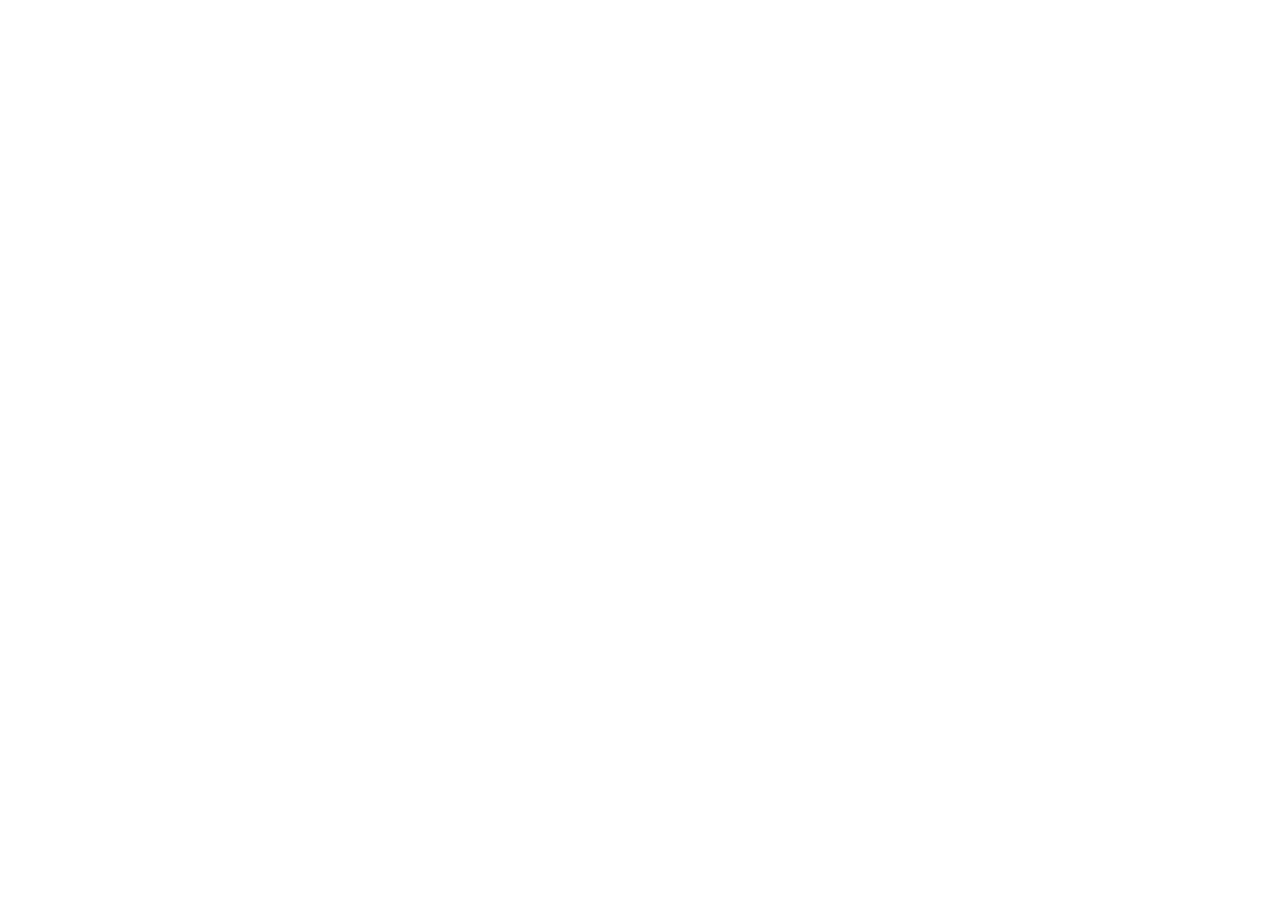
==== index.html @ 34d021d6 "feat: initial commit with standard .gitignore" ====
<!DOCTYPE html>
  <html lang="en">
    <head>
      <meta charset="UTF-8" />
      <meta name="viewport" content="width=device-width, initial-scale=1.0" />
      <title>Landing page for iOS app</title>
    </head>

    <body>
      <div id="root"></div>
      <script type="module" src="/src/main.tsx"></script>
    </body>
  </html>
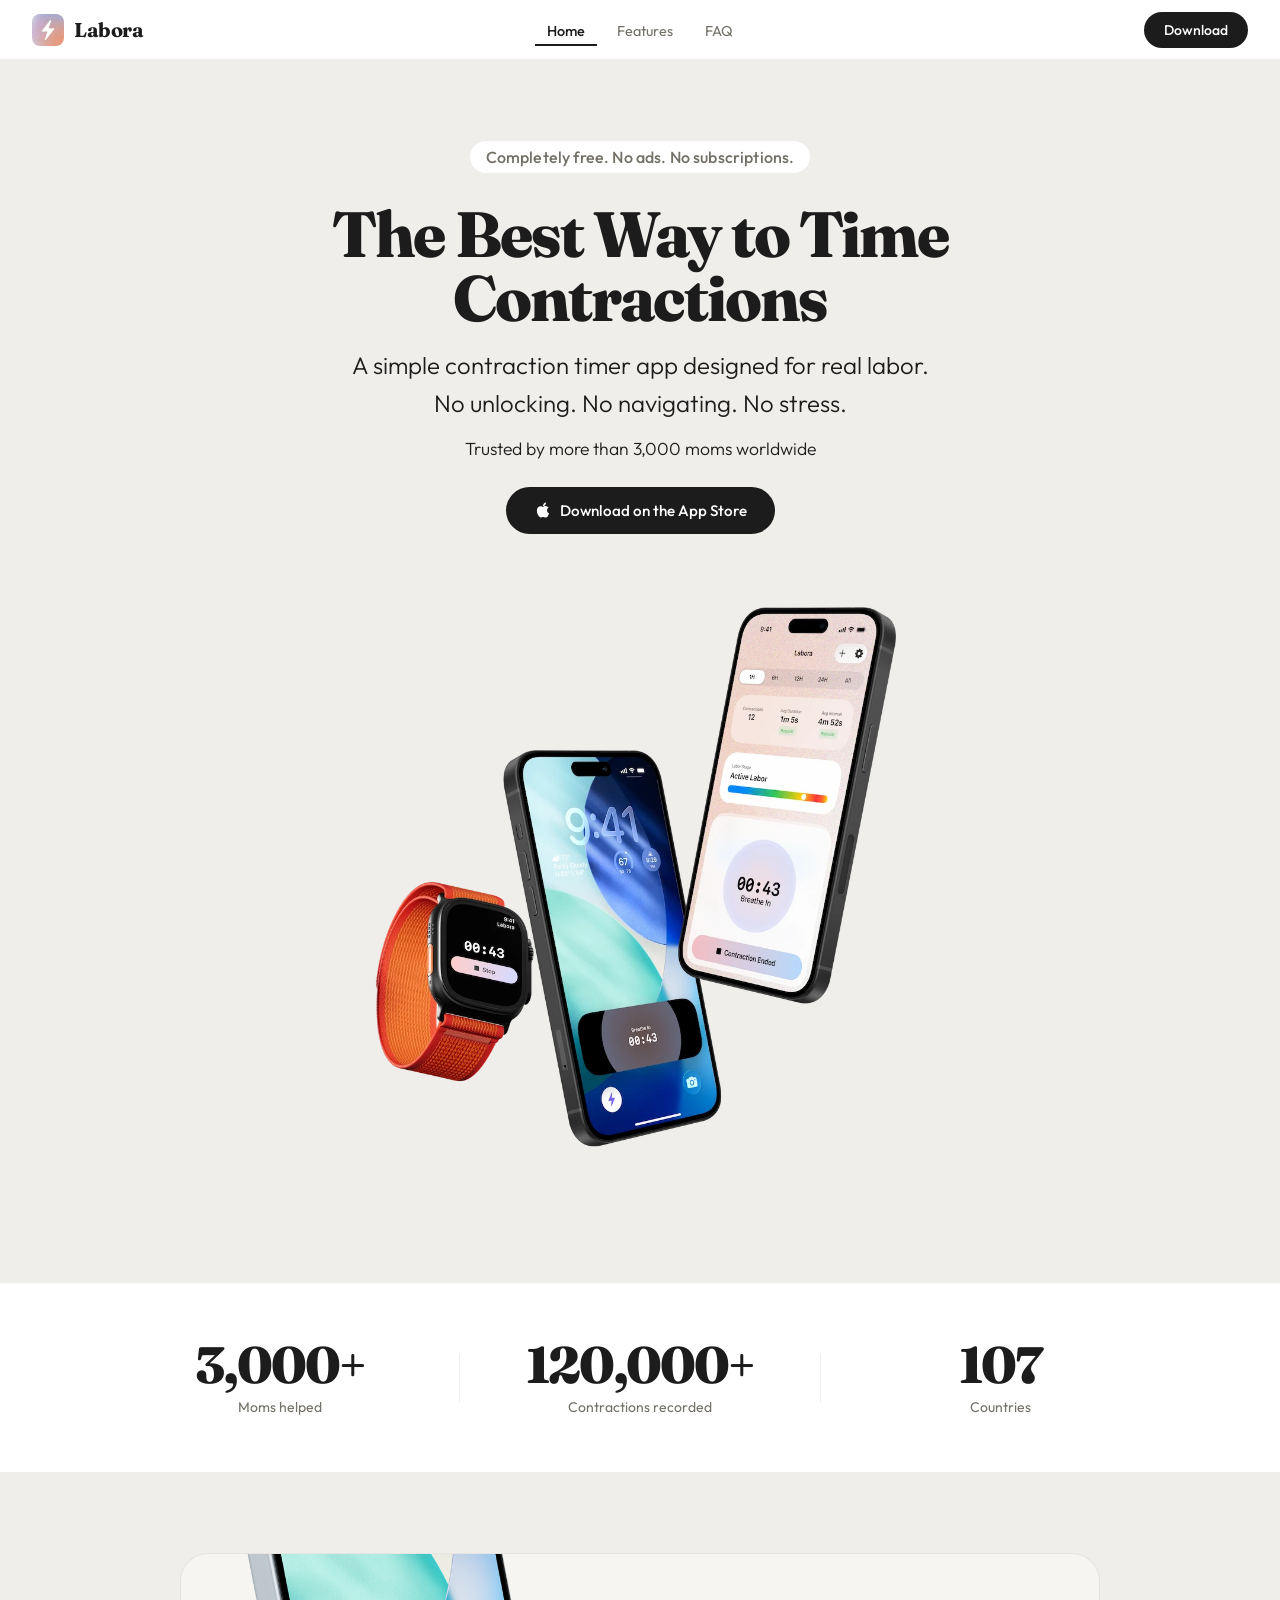
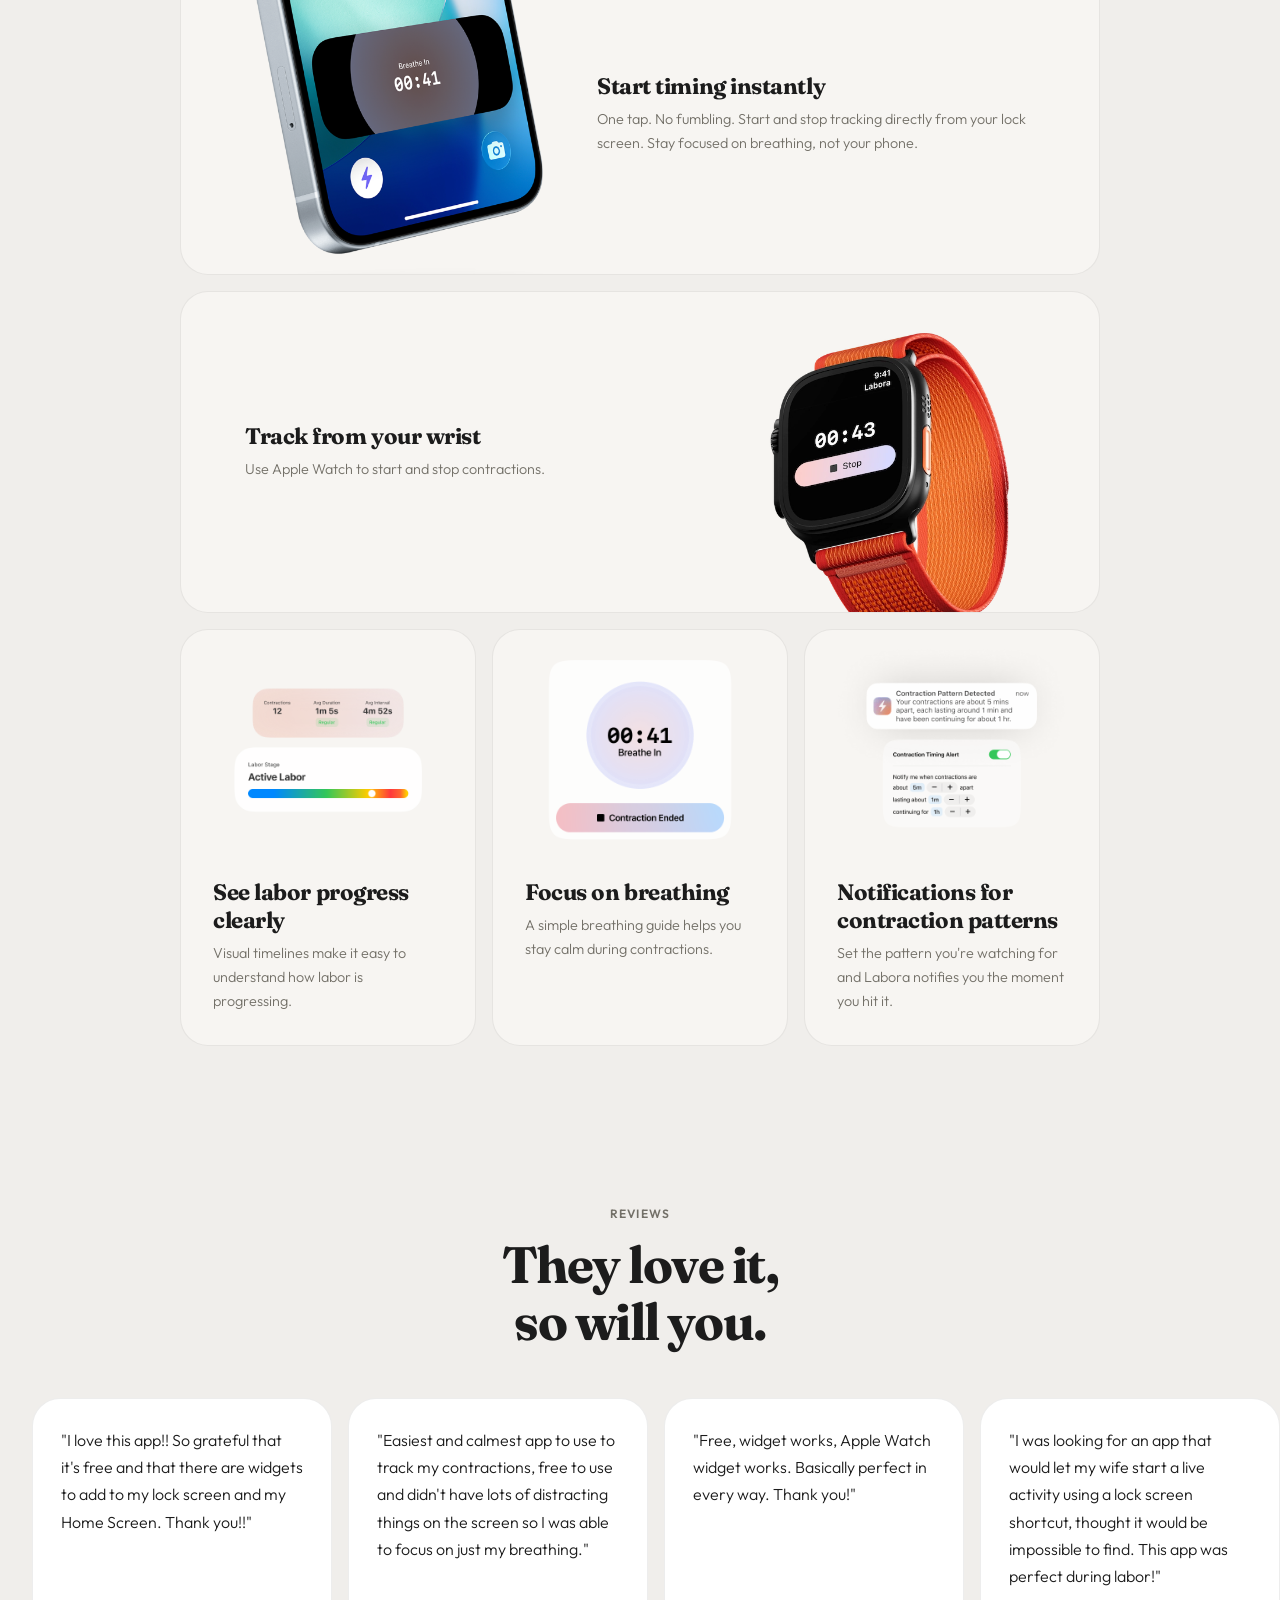
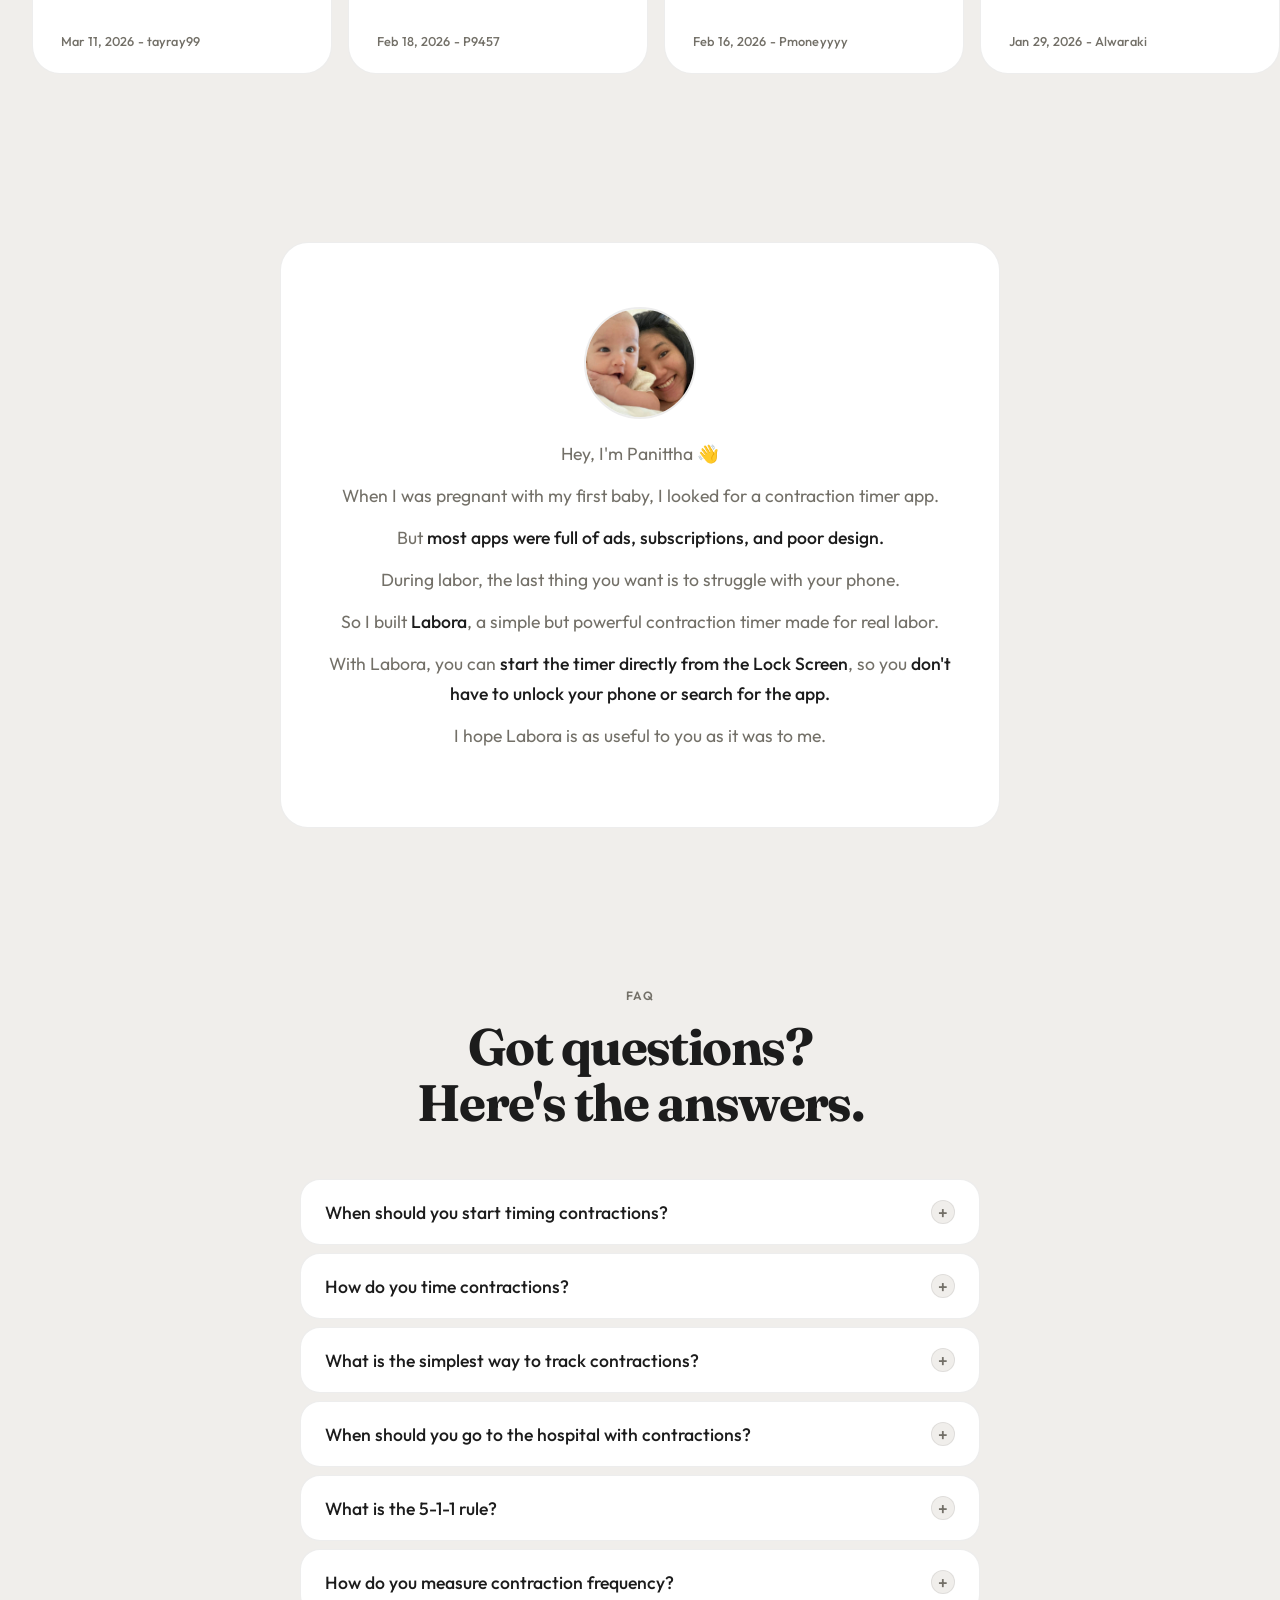
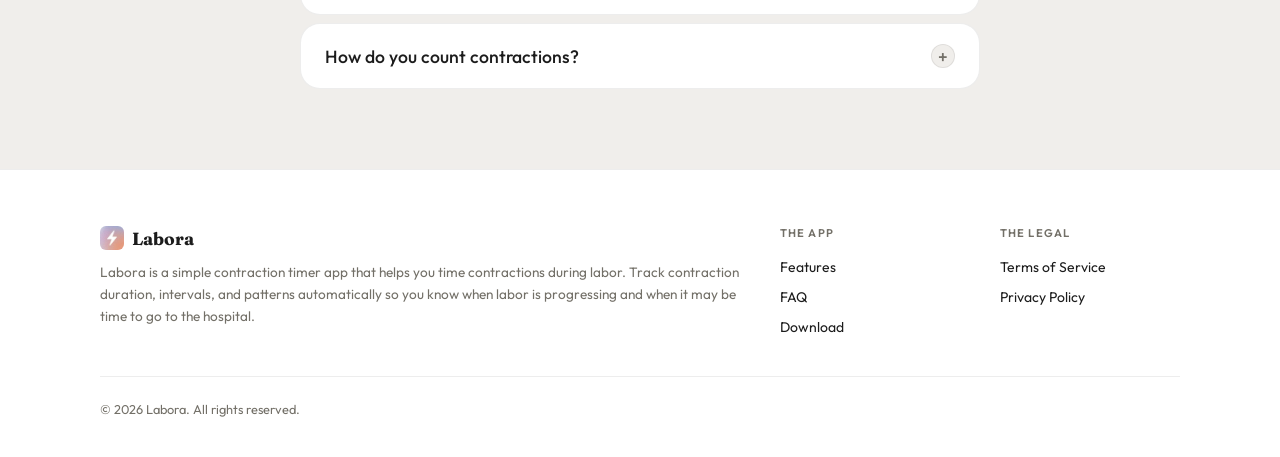
==== commit 622aac98: "static pages" ====
--- a/index.html
+++ b/index.html
@@ -1,15 +1,476 @@
-
-  <!DOCTYPE html>
-  <html lang="en">
-    <head>
-      <meta charset="UTF-8" />
-      <meta name="viewport" content="width=device-width, initial-scale=1.0" />
-      <title>Landing page for iOS app</title>
-    </head>
-
-    <body>
-      <div id="root"></div>
-      <script type="module" src="/src/main.tsx"></script>
-    </body>
-  </html>
-  +<!DOCTYPE html>
+<html lang="en">
+<head>
+  <meta charset="UTF-8" />
+  <meta name="viewport" content="width=device-width, initial-scale=1.0" />
+  <title>Labora — Contraction Timer</title>
+  <meta name="description" content="Track every contraction with confidence. Labora gives you real-time labor stage insights, a built-in breathing guide, and smart reminders — so you can focus on what matters most." />
+
+  <!-- Canonical -->
+  <link rel="canonical" href="https://getlabora.app/" />
+
+  <!-- Open Graph -->
+  <meta property="og:type" content="website" />
+  <meta property="og:site_name" content="Labora" />
+  <meta property="og:title" content="Labora — Contraction Timer App for Moms" />
+  <meta property="og:description" content="Track every contraction with confidence. Real-time labor stage insights, breathing guide, and smart 5-1-1 alerts. Free for iPhone." />
+  <meta property="og:url" content="https://getlabora.app/" />
+  <meta property="og:image" content="https://getlabora.app/assets/og-image.webp" />
+  <meta property="og:image:width" content="1200" />
+  <meta property="og:image:height" content="630" />
+  <meta property="og:locale" content="en_US" />
+
+  <!-- Twitter Card -->
+  <meta name="twitter:card" content="summary_large_image" />
+  <meta name="twitter:title" content="Labora — Contraction Timer App for Moms" />
+  <meta name="twitter:description" content="Track every contraction with confidence. Real-time labor stage insights, breathing guide, and smart 5-1-1 alerts. Free for iPhone." />
+  <meta name="twitter:image" content="https://getlabora.app/assets/og-image.webp" />
+
+  <!-- Theme -->
+  <meta name="theme-color" content="#F0EEEB" />
+
+  <link rel="icon" type="image/x-icon" href="assets/favicon/favicon.ico" />
+  <link rel="icon" type="image/webp" sizes="32x32" href="assets/favicon/favicon-32x32.webp" />
+  <link rel="icon" type="image/webp" sizes="16x16" href="assets/favicon/favicon-16x16.webp" />
+  <link rel="apple-touch-icon" href="assets/favicon/apple-touch-icon.webp" />
+  <link rel="icon" type="image/webp" sizes="192x192" href="assets/favicon/android-chrome-192x192.webp" />
+  <link rel="icon" type="image/webp" sizes="512x512" href="assets/favicon/android-chrome-512x512.webp" />
+  <link rel="preconnect" href="https://fonts.googleapis.com" />
+  <link rel="preconnect" href="https://fonts.gstatic.com" crossorigin />
+  <link rel="stylesheet" href="https://fonts.googleapis.com/css2?family=Fraunces:ital,opsz,wght@0,9..144,300..900;1,9..144,300..900&family=Outfit:wght@300;400;500;600&display=swap" />
+  <link rel="stylesheet" href="styles.css" />
+
+  <!-- Structured Data -->
+  <script type="application/ld+json">
+  {
+    "@context": "https://schema.org",
+    "@type": "SoftwareApplication",
+    "name": "Labora — Contraction Timer",
+    "description": "Track every contraction with confidence. Labora gives you real-time labor stage insights, a built-in breathing guide, and smart reminders so you can focus on what matters most.",
+    "applicationCategory": "HealthApplication",
+    "operatingSystem": "iOS",
+    "url": "https://getlabora.app/",
+    "offers": {
+      "@type": "Offer",
+      "price": "0",
+      "priceCurrency": "USD"
+    },
+    "publisher": {
+      "@type": "Organization",
+      "name": "Labora",
+      "url": "https://getlabora.app/",
+      "email": "support@laboraapp.com"
+    }
+  }
+  </script>
+  <script type="application/ld+json">
+  {
+    "@context": "https://schema.org",
+    "@type": "FAQPage",
+    "mainEntity": [
+      {
+        "@type": "Question",
+        "name": "When should you start timing contractions?",
+        "acceptedAnswer": {
+          "@type": "Answer",
+          "text": "You should start timing contractions when they become regular, noticeable, and uncomfortable. Tracking the timing helps you understand whether labor may be progressing. A contraction timer app like Labora automatically records contraction duration, the time between contractions, and the overall contraction pattern."
+        }
+      },
+      {
+        "@type": "Question",
+        "name": "How do you time contractions?",
+        "acceptedAnswer": {
+          "@type": "Answer",
+          "text": "To time contractions, record when the contraction starts, when the contraction ends, and the time between contractions. A contraction timer app like Labora makes this simple. Just start the timer when a contraction begins and stop it when it ends. The app automatically records the duration and interval between contractions and helps you see patterns as labor progresses."
+        }
+      },
+      {
+        "@type": "Question",
+        "name": "What is the simplest way to track contractions?",
+        "acceptedAnswer": {
+          "@type": "Answer",
+          "text": "The simplest way to track contractions is with a contraction timer app like Labora. You only need to tap start when a contraction begins and tap stop when it ends. Labora then automatically calculates the contraction duration, the time between contractions, and the overall pattern. You can even start the timer directly from your Lock Screen or Apple Watch."
+        }
+      },
+      {
+        "@type": "Question",
+        "name": "When should you go to the hospital with contractions?",
+        "acceptedAnswer": {
+          "@type": "Answer",
+          "text": "Many providers suggest the 5-1-1 rule as a guideline for when to contact your doctor or go to the hospital. This means contractions are about 5 minutes apart, last around 1 minute each, and continue for at least 1 hour. Always follow the guidance of your doctor or midwife, especially if contractions become intense or you notice unusual symptoms."
+        }
+      },
+      {
+        "@type": "Question",
+        "name": "What is the 5-1-1 rule?",
+        "acceptedAnswer": {
+          "@type": "Answer",
+          "text": "The 5-1-1 rule is a common guideline used to identify active labor. It means contractions are about 5 minutes apart, last around 1 minute each, and continue for at least 1 hour. Tracking contractions with a timer like Labora helps you easily see when this pattern is reached."
+        }
+      },
+      {
+        "@type": "Question",
+        "name": "How do you measure contraction frequency?",
+        "acceptedAnswer": {
+          "@type": "Answer",
+          "text": "Contraction frequency refers to how often contractions occur. It is measured by calculating the time between the start of one contraction and the start of the next. As labor progresses, contractions usually become closer together. A contraction timer like Labora tracks this automatically and shows the interval between contractions for you."
+        }
+      },
+      {
+        "@type": "Question",
+        "name": "How do you count contractions?",
+        "acceptedAnswer": {
+          "@type": "Answer",
+          "text": "Each contraction is counted from the moment it begins until it ends. Recording each contraction helps you see how long they last and how close together they are. Watching these patterns can help you understand how labor may be progressing. A contraction timer app like Labora makes this easier by automatically recording each contraction and organizing the timing for you."
+        }
+      }
+    ]
+  }
+  </script>
+</head>
+<body>
+
+  <!-- ---- Nav ---- -->
+  <nav class="nav">
+    <a href="index.html" class="nav-logo">
+      <img src="assets/logo.webp" alt="Labora logo" class="nav-logo-image" width="32" height="32" />
+      Labora
+    </a>
+    <ul class="nav-links">
+      <li><a href="index.html" class="active">Home</a></li>
+      <li><a href="#features">Features</a></li>
+      <li><a href="#faq">FAQ</a></li>
+    </ul>
+    <a href="https://apps.apple.com/app/id6749383000?ct=LP" class="nav-cta">Download</a>
+  </nav>
+
+  <main>
+
+  <!-- ---- Hero ---- -->
+  <section class="hero">
+    <div class="hero-badge">
+      <span class="badge">Completely free. No ads. No subscriptions.</span>
+    </div>
+    <h1 class="hero-headline">
+      The Best Way to Time Contractions
+    </h1>
+    <p class="hero-sub">
+      A simple contraction timer app designed for real labor.</br>
+      No unlocking. No navigating. No stress.
+    </p>
+    <p class="cta-desc">
+      Trusted by more than 3,000 moms worldwide
+    </p>
+    <a href="https://apps.apple.com/app/id6749383000?ct=LP" class="btn-dark" id="download">
+      <svg width="18" height="18" viewBox="0 0 24 24" fill="currentColor" aria-hidden="true">
+        <path d="M18.71 19.5c-.83 1.24-1.71 2.45-3.05 2.47-1.34.03-1.77-.79-3.29-.79-1.53 0-2 .77-3.27.82-1.31.05-2.3-1.32-3.14-2.53C4.25 17 2.94 12.45 4.7 9.39c.87-1.52 2.43-2.48 4.12-2.51 1.28-.02 2.5.87 3.29.87.78 0 2.26-1.07 3.8-.91.65.03 2.47.26 3.64 1.98-.09.06-2.17 1.28-2.15 3.81.03 3.02 2.65 4.03 2.68 4.04-.03.07-.42 1.44-1.38 2.83M13 3.5c.73-.83 1.94-1.46 2.94-1.5.13 1.17-.34 2.35-1.04 3.19-.69.85-1.83 1.51-2.95 1.42-.15-1.15.41-2.35 1.05-3.11z"/>
+      </svg>
+      Download on the App Store
+    </a>
+    <img src="assets/Labora_hero.webp" alt="Labora app preview" class="hero-image" loading="eager" decoding="async" />
+  </section>
+
+  <!-- ---- Stats ---- -->
+  <section class="stats-section" aria-label="Labora by the numbers">
+    <div class="stats-inner">
+      <div class="stat-item">
+        <p class="stat-value">3,000+</p>
+        <p class="stat-label">Moms helped</p>
+      </div>
+      <div class="stat-divider" aria-hidden="true"></div>
+      <div class="stat-item">
+        <p class="stat-value">120,000+</p>
+        <p class="stat-label">Contractions recorded</p>
+      </div>
+      <div class="stat-divider" aria-hidden="true"></div>
+      <div class="stat-item">
+        <p class="stat-value">107</p>
+        <p class="stat-label">Countries</p>
+      </div>
+    </div>
+  </section>
+
+  <!-- ---- Feature Cards ---- -->
+  <section id="features" class="cards-grid">
+
+    <div class="card card-wide">
+      <div class="card-icon" aria-hidden="true">
+        <img src="assets/features/lockscreen.png" alt="" class="card-icon-image" width="280" height="280" loading="lazy" />
+      </div>
+      <div class="card-copy">
+        <h3 class="card-title">Start timing instantly</h3>
+        <p class="card-desc">
+          One tap. No fumbling. Start and stop tracking directly from your lock screen. Stay focused on breathing, not your phone.
+        </p>
+      </div>
+    </div>
+
+    <div class="card card-wide card-wide-image-right">
+      <div class="card-icon" aria-hidden="true">
+        <img src="assets/features/labora-watch-app.webp" alt="" class="card-icon-image" width="280" height="280" loading="lazy" />
+      </div>
+      <div class="card-copy">
+        <h3 class="card-title">Track from your wrist</h3>
+        <p class="card-desc">
+          Use Apple Watch to start and stop contractions.
+        </p>
+      </div>
+    </div>
+
+    <div class="card">
+      <div class="card-icon" aria-hidden="true">
+        <img src="assets/features/labor-stage.png" alt="" class="card-icon-image" width="240" height="240" loading="lazy" />
+      </div>
+      <h3 class="card-title">See labor progress clearly</h3>
+      <p class="card-desc">
+        Visual timelines make it easy to understand how labor is progressing.
+      </p>
+    </div>
+
+    <div class="card">
+      <div class="card-icon" aria-hidden="true">
+        <img src="assets/features/breathing.png" alt="" class="card-icon-image" width="240" height="240" loading="lazy" />
+      </div>
+      <h3 class="card-title">Focus on breathing</h3>
+      <p class="card-desc">
+        A simple breathing guide helps you stay calm during contractions.
+      </p>
+    </div>
+
+    <div class="card">
+      <div class="card-icon" aria-hidden="true">
+        <img src="assets/features/notification.png" alt="" class="card-icon-image" width="240" height="240" loading="lazy" />
+      </div>
+      <h3 class="card-title">Notifications for contraction patterns</h3>
+      <p class="card-desc">
+        Set the pattern you're watching for and Labora notifies you the moment you hit it.
+      </p>
+    </div>
+  </section>
+
+  <!-- ---- Reviews ---- -->
+  <section class="reviews-section" aria-label="Customer reviews">
+    <div class="reviews-header">
+      <p class="section-label">Reviews</p>
+      <h2 class="section-title">They love it,<br>so will you.</h2>
+    </div>
+    <div class="reviews-track">
+
+      <div class="review-card review-card-first">
+        <p class="review-quote">"I love this app!! So grateful that it's free and that there are widgets to add to my lock screen and my Home Screen. Thank you!!"</p>
+        <p class="review-author">Mar 11, 2026 - tayray99</p>
+      </div>
+
+      <div class="review-card">
+        <p class="review-quote">"Easiest and calmest app to use to track my contractions, free to use and didn't have lots of distracting things on the screen so I was able to focus on just my breathing."</p>
+        <p class="review-author">Feb 18, 2026 - P9457</p>
+      </div>
+
+      <div class="review-card">
+        <p class="review-quote">"Free, widget works, Apple Watch widget works. Basically perfect in every way. Thank you!"</p>
+        <p class="review-author">Feb 16, 2026 - Pmoneyyyy</p>
+      </div>
+
+      <div class="review-card">
+        <p class="review-quote">"I was looking for an app that would let my wife start a live activity using a lock screen shortcut, thought it would be impossible to find. This app was perfect during labor!"</p>
+        <p class="review-author">Jan 29, 2026 - Alwaraki</p>
+      </div>
+
+      <div class="review-card">
+        <p class="review-quote">"Thank you so much for making and sharing this app! It was just what we needed for when my wife went into labor. Really easy to use and loved the ability to start the timer from the Lock Screen."</p>
+        <p class="review-author">Dec 11, 2025 - sheeshee24</p>
+      </div>
+
+      <div class="review-card">
+        <p class="review-quote">"Finally a free timer app that actually has a widget on both the Lock Screen and Apple Watch. Super simple to use and no annoying ads popping up. And if you forget to end the contraction you can go in and edit it."</p>
+        <p class="review-author">Nov 19, 2025 - Wife of Justin</p>
+      </div>
+
+      <div class="review-card">
+        <p class="review-quote">"I love that it's free and it helped me time my contractions with confidence. The Lock Screen button was so helpful!"</p>
+        <p class="review-author">Oct 15, 2025 - AngelBullard</p>
+      </div>
+
+    </div>
+  </section>
+
+  <!-- ---- Quote ---- -->
+  <section class="quote-section">
+    <div class="quote-inner">
+      <img
+        src="assets/Labora_founder.webp"
+        alt="Labora founder"
+        class="quote-founder-image"
+        width="112"
+        height="112"
+        loading="lazy"
+      />
+      <div class="quote-story">
+        <p>Hey, I'm Panittha 👋</p>
+        <p>When I was pregnant with my first baby, I looked for a contraction timer app.</p>
+        <p>But <strong>most apps were full of ads, subscriptions, and poor design.</strong></p>
+        <p>During labor, the last thing you want is to struggle with your phone.</p>
+        <p>So I built <strong>Labora</strong>, a simple but powerful contraction timer made for real labor.</p>
+        <p>With Labora, you can <strong>start the timer directly from the Lock Screen</strong>, so you <strong>don't have to unlock your phone or search for the app.</strong></p>
+        <p>I hope Labora is as useful to you as it was to me.</p>
+      </div>
+    </div>
+  </section>
+
+  <!-- ---- FAQ ---- -->
+  <div id="faq" class="faq-section">
+    <div class="faq-header">
+      <p class="section-label">FAQ</p>
+      <h2 class="section-title">Got questions?<br>Here's the answers.</h2>
+    </div>
+    <div class="faq-list">
+
+      <div class="faq-item">
+        <button class="faq-question" onclick="toggleFaq(this)" aria-expanded="false">
+          When should you start timing contractions?
+          <span class="faq-icon" aria-hidden="true">+</span>
+        </button>
+        <div class="faq-answer">
+          You should start timing contractions when they become regular, noticeable, and uncomfortable.
+          Tracking the timing helps you understand whether labor may be progressing.
+          A contraction timer app like Labora automatically records contraction duration, the time between contractions, and the overall contraction pattern.
+        </div>
+      </div>
+
+      <div class="faq-item">
+        <button class="faq-question" onclick="toggleFaq(this)" aria-expanded="false">
+          How do you time contractions?
+          <span class="faq-icon" aria-hidden="true">+</span>
+        </button>
+        <div class="faq-answer">
+          To time contractions, record:
+          <ul>
+            <li>when the contraction starts</li>
+            <li>when the contraction ends</li>
+            <li>the time between contractions</li>
+          </ul>
+          A contraction timer app like Labora makes this simple.
+          Just start the timer when a contraction begins and stop it when it ends.
+          The app automatically records the duration and interval between contractions and helps you see patterns as labor progresses.
+        </div>
+      </div>
+
+      <div class="faq-item">
+        <button class="faq-question" onclick="toggleFaq(this)" aria-expanded="false">
+          What is the simplest way to track contractions?
+          <span class="faq-icon" aria-hidden="true">+</span>
+        </button>
+        <div class="faq-answer">
+          The simplest way to track contractions is with a contraction timer app like Labora.
+          You only need to tap start when a contraction begins and tap stop when it ends.
+          Labora then automatically calculates the contraction duration, the time between contractions, and the overall pattern.
+          You can even start the timer directly from your Lock Screen or Apple Watch.
+        </div>
+      </div>
+
+      <div class="faq-item">
+        <button class="faq-question" onclick="toggleFaq(this)" aria-expanded="false">
+          When should you go to the hospital with contractions?
+          <span class="faq-icon" aria-hidden="true">+</span>
+        </button>
+        <div class="faq-answer">
+          Many providers suggest the 5-1-1 rule as a guideline for when to contact your doctor or go to the hospital.
+          This means contractions are about 5 minutes apart, last around 1 minute each, and continue for at least 1 hour.
+          Always follow the guidance of your doctor or midwife, especially if contractions become intense or you notice unusual symptoms.
+        </div>
+      </div>
+
+      <div class="faq-item">
+        <button class="faq-question" onclick="toggleFaq(this)" aria-expanded="false">
+          What is the 5-1-1 rule?
+          <span class="faq-icon" aria-hidden="true">+</span>
+        </button>
+        <div class="faq-answer">
+          The 5-1-1 rule is a common guideline used to identify active labor.
+          It means contractions are about 5 minutes apart, last around 1 minute each, and continue for at least 1 hour.
+          Tracking contractions with a timer like Labora helps you easily see when this pattern is reached.
+        </div>
+      </div>
+
+      <div class="faq-item">
+        <button class="faq-question" onclick="toggleFaq(this)" aria-expanded="false">
+          How do you measure contraction frequency?
+          <span class="faq-icon" aria-hidden="true">+</span>
+        </button>
+        <div class="faq-answer">
+          Contraction frequency refers to how often contractions occur.
+          It is measured by calculating the time between the start of one contraction and the start of the next.
+          As labor progresses, contractions usually become closer together.
+          A contraction timer like Labora tracks this automatically and shows the interval between contractions for you.
+        </div>
+      </div>
+
+      <div class="faq-item">
+        <button class="faq-question" onclick="toggleFaq(this)" aria-expanded="false">
+          How do you count contractions?
+          <span class="faq-icon" aria-hidden="true">+</span>
+        </button>
+        <div class="faq-answer">
+          Each contraction is counted from the moment it begins until it ends.
+          Recording each contraction helps you see how long they last and how close together they are.
+          Watching these patterns can help you understand how labor may be progressing.
+          A contraction timer app like Labora makes this easier by automatically recording each contraction and organizing the timing for you.
+        </div>
+      </div>
+
+    </div>
+  </div>
+
+  </main>
+
+  <!-- ---- Footer ---- -->
+  <footer class="footer">
+    <div class="footer-inner">
+      <div>
+        <div class="footer-brand">
+          <img src="assets/logo.webp" alt="Labora logo" class="footer-logo-image" width="32" height="32" loading="lazy" />
+          Labora
+        </div>
+        <p class="footer-brand-desc">Labora is a simple contraction timer app that helps you time contractions during labor. Track contraction duration, intervals, and patterns automatically so you know when labor is progressing and when it may be time to go to the hospital.</p>
+      </div>
+      <div>
+        <div class="footer-col-label">The App</div>
+        <ul class="footer-links">
+          <li><a href="#features">Features</a></li>
+          <li><a href="#faq">FAQ</a></li>
+          <li><a href="https://apps.apple.com/app/id6749383000?ct=LP">Download</a></li>
+        </ul>
+      </div>
+      <div>
+        <div class="footer-col-label">The Legal</div>
+        <ul class="footer-links">
+          <li><a href="terms.html">Terms of Service</a></li>
+          <li><a href="privacy.html">Privacy Policy</a></li>
+        </ul>
+      </div>
+    </div>
+    <div class="footer-bottom">
+      © 2026 Labora. All rights reserved.
+    </div>
+  </footer>
+
+  <script>
+    function toggleFaq(btn) {
+      const item = btn.closest('.faq-item');
+      const icon = btn.querySelector('.faq-icon');
+      const isOpen = item.classList.contains('open');
+      document.querySelectorAll('.faq-item.open').forEach(el => {
+        el.classList.remove('open');
+        el.querySelector('.faq-icon').textContent = '+';
+        el.querySelector('.faq-question').setAttribute('aria-expanded', 'false');
+      });
+      if (!isOpen) {
+        item.classList.add('open');
+        icon.textContent = '×';
+        btn.setAttribute('aria-expanded', 'true');
+      }
+    }
+  </script>
+
+</body>
+</html>
--- a/styles.css
+++ b/styles.css
@@ -0,0 +1,959 @@
+/* ============================================
+   Labora — Popcorn.space-inspired design
+   ============================================ */
+
+
+/* ---- Variables ---- */
+:root {
+  --bg:          #F0EEEB;
+  --white:       #FFFFFF;
+  --dark:        #1C1C1C;
+  --mid:         #737068;
+  --light:       #E4E2DD;
+  --card-a:      #E2DFD8;   /* card tint */
+  --card-b:      #F7F5F2;   /* card light */
+  --border:      rgba(28, 28, 28, 0.08);
+  --rose:        #C5756A;   /* Labora accent */
+
+  --font-display: 'Fraunces', Georgia, serif;
+  --font-body:    'Outfit', system-ui, sans-serif;
+
+  --r-sm:  12px;
+  --r-md:  20px;
+  --r-lg:  28px;
+  --r-xl:  40px;
+  --r-full: 9999px;
+
+  --max-w: 1080px;
+  --shadow: 0 2px 16px rgba(28, 28, 28, 0.06);
+}
+
+/* ---- Reset ---- */
+*, *::before, *::after { box-sizing: border-box; margin: 0; padding: 0; }
+html { scroll-behavior: smooth; }
+body {
+  font-family: var(--font-body);
+  background: var(--bg);
+  color: var(--dark);
+  -webkit-font-smoothing: antialiased;
+  overflow-x: hidden;
+}
+img { display: block; max-width: 100%; }
+a { text-decoration: none; color: inherit; }
+
+/* ---- Nav ---- */
+.nav {
+  position: sticky;
+  top: 0;
+  z-index: 100;
+  background: var(--white);
+  border-bottom: 1px solid var(--border);
+  padding: 0 32px;
+  height: 60px;
+  display: flex;
+  align-items: center;
+  justify-content: space-between;
+}
+
+.nav-logo {
+  display: flex;
+  align-items: center;
+  gap: 10px;
+  font-family: var(--font-display);
+  font-size: 1.25rem;
+  font-weight: 700;
+  font-optical-sizing: auto;
+  color: var(--dark);
+  letter-spacing: -0.02em;
+  flex-shrink: 0;
+}
+
+.nav-logo-image {
+  width: 32px;
+  height: 32px;
+  object-fit: contain;
+  border-radius: 8px;
+}
+
+.nav-logo-icon {
+  width: 32px;
+  height: 32px;
+  background: var(--dark);
+  border-radius: 8px;
+  display: flex;
+  align-items: center;
+  justify-content: center;
+  color: var(--white);
+  font-size: 16px;
+}
+
+.nav-links {
+  display: flex;
+  align-items: center;
+  gap: 8px;
+  list-style: none;
+  position: absolute;
+  left: 50%;
+  transform: translateX(-50%);
+}
+
+.nav-links a {
+  font-size: 0.9rem;
+  font-weight: 400;
+  color: var(--mid);
+  padding: 6px 12px;
+  border-radius: var(--r-full);
+  transition: color 0.15s, background 0.15s;
+}
+.nav-links a:hover { color: var(--dark); background: var(--bg); }
+.nav-links a.active {
+  color: var(--dark);
+  font-weight: 500;
+  border-bottom: 2px solid var(--dark);
+  border-radius: 0;
+  padding-bottom: 4px;
+}
+
+.nav-cta {
+  background: var(--dark);
+  color: var(--white) !important;
+  padding: 9px 20px !important;
+  border-radius: var(--r-full) !important;
+  font-size: 0.875rem !important;
+  font-weight: 500 !important;
+  transition: opacity 0.15s !important;
+  flex-shrink: 0;
+}
+.nav-cta:hover { opacity: 0.8 !important; background: var(--dark) !important; }
+
+/* ---- Badge Pill ---- */
+.badge {
+  display: inline-flex;
+  align-items: center;
+  background: var(--white);
+  border: 1px solid var(--border);
+  border-radius: var(--r-full);
+  padding: 6px 16px;
+  font-size: 1rem;
+  font-weight: 500;
+  color: var(--mid);
+  letter-spacing: 0.01em;
+}
+
+/* ---- Hero ---- */
+.hero {
+  padding: 80px px 64px;
+  text-align: center;
+  max-width: var(--max-w);
+  margin: 80px auto;
+}
+
+.hero-badge {
+  margin-bottom: 28px;
+  display: flex;
+  justify-content: center;
+  gap: 8px;
+  flex-wrap: wrap;
+}
+
+.hero-headline {
+  font-family: var(--font-display);
+  font-size: clamp(3rem, 5vw, 5rem);
+  font-weight: 800;
+  font-optical-sizing: auto;
+  line-height: 1.0;
+  letter-spacing: -0.03em;
+  color: var(--dark);
+  margin-bottom: 20px;
+  max-width: 640px;
+  margin: 0 auto 16px;
+}
+
+.hero-sub {
+  font-size: 1.5rem;
+  font-weight: 300;
+  color: var(--dark);
+  line-height: 1.6;
+  max-width: 640px;
+  margin: 0 auto 12px
+}
+
+.cta-desc {
+  font-size: 1.1rem;
+  font-weight: 300;
+  color: var(--dark);
+  line-height: 1.6;
+  max-width: 480px;
+  margin: 0 auto 24px
+}
+
+.btn-dark {
+  display: inline-flex;
+  align-items: center;
+  gap: 8px;
+  background: var(--dark);
+  color: var(--white);
+  padding: 14px 28px;
+  border-radius: var(--r-full);
+  font-size: 0.95rem;
+  font-weight: 500;
+  cursor: pointer;
+  transition: opacity 0.15s;
+  border: none;
+}
+.btn-dark:hover { opacity: 0.75; }
+.btn-dark svg { flex-shrink: 0; }
+
+.hero-image {
+  display: block;
+  width: min(100%, 640px);
+  margin: 28px auto 0;
+}
+
+.btn-light {
+  display: inline-flex;
+  align-items: center;
+  justify-content: center;
+  gap: 8px;
+  background: var(--white);
+  color: var(--dark);
+  padding: 14px 28px;
+  border-radius: var(--r-full);
+  text-align: center;
+  font-size: 0.95rem;
+  font-weight: 500;
+  cursor: pointer;
+  transition: opacity 0.15s;
+  border: none;
+}
+.btn-light:hover { opacity: 0.75; }
+
+/* ---- Feature Pills Row ---- */
+.feature-pills {
+  display: flex;
+  justify-content: center;
+  flex-wrap: wrap;
+  gap: 12px;
+  padding: 0 32px 64px;
+  max-width: var(--max-w);
+  margin: 0 auto;
+}
+
+.feature-pill {
+  display: flex;
+  align-items: center;
+  gap: 8px;
+  background: var(--white);
+  border: 1px solid var(--border);
+  border-radius: var(--r-full);
+  padding: 10px 20px;
+  font-size: 0.9rem;
+  font-weight: 400;
+  color: var(--dark);
+}
+
+.feature-pill-dot {
+  width: 8px;
+  height: 8px;
+  border-radius: 50%;
+  background: var(--dark);
+  flex-shrink: 0;
+}
+
+/* ---- Section ---- */
+.section {
+  padding: 80px 32px;
+}
+
+.section-inner {
+  max-width: var(--max-w);
+  margin: 0 auto;
+}
+
+.section-label {
+  font-size: 0.75rem;
+  font-weight: 600;
+  letter-spacing: 0.1em;
+  text-transform: uppercase;
+  color: var(--mid);
+  margin-bottom: 16px;
+}
+
+.section-title {
+  font-family: var(--font-display);
+  font-size: clamp(2.2rem, 4vw, 4rem);
+  font-weight: 700;
+  font-optical-sizing: auto;
+  line-height: 1.1;
+  letter-spacing: -0.03em;
+  color: var(--dark);
+  margin-bottom: 12px;
+}
+
+.section-sub {
+  font-size: 1rem;
+  font-weight: 300;
+  color: var(--mid);
+  line-height: 1.65;
+  max-width: 560px;
+}
+
+/* ---- Feature Cards Grid ---- */
+.cards-grid {
+  display: grid;
+  grid-template-columns: repeat(3, 1fr);
+  gap: 16px;
+  max-width: var(--max-w);
+  margin: 0 auto;
+  padding: 80px;
+}
+
+.card {
+  background: var(--card-b);
+  border-radius: var(--r-lg);
+  padding: 0 32px 32px;
+  height: 100%;
+  border: 1px solid var(--border);
+  display: flex;
+  flex-direction: column;
+  gap: 8px;
+  transition: box-shadow 0.2s;
+}
+.card:hover { box-shadow: var(--shadow); }
+
+.card-wide {
+  grid-column: 1 / -1;
+  padding: 0 64px;
+}
+
+.cards-grid > .card.card-wide:first-child {
+  display: grid;
+  grid-template-columns: minmax(220px, 320px) 1fr;
+  column-gap: 32px;
+  row-gap: 12px;
+  align-items: center;
+  padding: 0 64px;
+}
+
+.cards-grid > .card.card-wide:first-child .card-icon {
+  grid-column: 1;
+  grid-row: 1;
+  justify-content: flex-start;
+}
+
+.cards-grid > .card.card-wide:first-child .card-icon-image {
+  width: 320px;
+  height: 320px;
+  margin: 0;
+}
+
+.cards-grid > .card.card-wide:first-child .card-copy {
+  grid-column: 2;
+  display: flex;
+  flex-direction: column;
+  justify-content: center;
+  gap: 8px;
+}
+
+.cards-grid > .card.card-wide:first-child .card-copy .card-title,
+.cards-grid > .card.card-wide:first-child .card-copy .card-desc {
+  margin: 0;
+}
+
+.cards-grid > .card.card-wide.card-wide-image-right {
+  display: grid;
+  grid-template-columns: 1fr minmax(220px, 320px);
+  column-gap: 32px;
+  row-gap: 12px;
+  align-items: center;
+}
+
+.cards-grid > .card.card-wide.card-wide-image-right .card-copy {
+  grid-column: 1;
+  display: flex;
+  flex-direction: column;
+  justify-content: center;
+  gap: 8px;
+}
+
+.cards-grid > .card.card-wide.card-wide-image-right .card-icon {
+  grid-column: 2;
+  grid-row: 1;
+  justify-content: flex-end;
+}
+
+.cards-grid > .card.card-wide.card-wide-image-right .card-icon-image {
+  width: 320px;
+  height: 320px;
+  margin: 0;
+}
+
+.cards-grid > .card.card-wide.card-wide-image-right .card-copy .card-title,
+.cards-grid > .card.card-wide.card-wide-image-right .card-copy .card-desc {
+  margin: 0;
+}
+
+.card-icon {
+  overflow: hidden;
+  display: flex;
+  justify-content: center;
+}
+
+.card-icon-image {
+  width: 240px;
+  height: 240px;
+  display: block;
+  margin: 0 auto;
+  object-fit: contain;
+}
+
+.card-title {
+  font-family: var(--font-display);
+  font-size: 1.4rem;
+  font-weight: 700;
+  font-optical-sizing: auto;
+  letter-spacing: -0.02em;
+  color: var(--dark);
+}
+
+.card-desc {
+  font-size: 0.9rem;
+  font-weight: 300;
+  color: var(--mid);
+  line-height: 1.65;
+}
+
+/* ---- Stats Section ---- */
+.stats-section {
+  border-top: 1px solid var(--border);
+  border-bottom: 1px solid var(--border);
+  background: var(--white);
+  padding: 56px 32px;
+}
+
+.stats-inner {
+  max-width: var(--max-w);
+  margin: 0 auto;
+  display: flex;
+  align-items: center;
+  justify-content: center;
+  gap: 0;
+}
+
+.stat-item {
+  flex: 1;
+  text-align: center;
+  padding: 0 24px;
+}
+
+.stat-value {
+  font-family: var(--font-display);
+  font-size: clamp(2.2rem, 4vw, 3.5rem);
+  font-weight: 800;
+  font-optical-sizing: auto;
+  letter-spacing: -0.04em;
+  color: var(--dark);
+  line-height: 1;
+  margin-bottom: 8px;
+}
+
+.stat-label {
+  font-size: 0.875rem;
+  font-weight: 400;
+  color: var(--mid);
+}
+
+.stat-divider {
+  width: 1px;
+  height: 48px;
+  background: var(--border);
+  flex-shrink: 0;
+}
+
+@media (max-width: 680px) {
+  .stats-inner {
+    display: grid;
+    grid-template-columns: 1fr 1fr;
+    gap: 32px;
+  }
+  .stat-divider { display: none; }
+}
+
+/* ---- Reviews Section ---- */
+.reviews-section {
+  padding: 80px 0;
+  overflow: hidden;
+}
+
+.reviews-header {
+  text-align: center;
+  padding: 0 32px;
+  margin-bottom: 48px;
+}
+
+.reviews-track {
+  display: flex;
+  gap: 16px;
+  padding: 0 32px 8px;
+  overflow-x: auto;
+  scroll-snap-type: x mandatory;
+  -webkit-overflow-scrolling: touch;
+  scrollbar-width: none;
+}
+.reviews-track::-webkit-scrollbar { display: none; }
+
+.review-card {
+  flex: 0 0 300px;
+  scroll-snap-align: start;
+  background: var(--white);
+  border: 1px solid var(--border);
+  border-radius: var(--r-lg);
+  padding: 28px 28px 24px;
+  display: flex;
+  flex-direction: column;
+  gap: 16px;
+}
+
+.review-card-first {
+  margin-left: 32px;
+  scroll-margin-left: 32px;
+}
+
+.review-quote {
+  font-weight: 300;
+  color: var(--dark);
+  line-height: 1.7;
+  flex: 1;
+}
+
+.review-author {
+  font-size: 0.8rem;
+  font-weight: 500;
+  color: var(--mid);
+  letter-spacing: 0.01em;
+}
+
+/* ---- Centered Quote Section ---- */
+.quote-section {
+  padding: 80px 32px;
+  text-align: center;
+}
+
+.quote-inner {
+  max-width: 720px;
+  margin: 0 auto;
+  background: var(--white);
+  border: 1px solid var(--border);
+  border-radius: var(--r-lg);
+  padding: 64px 48px;
+}
+
+.quote-founder-image {
+  width: 112px;
+  height: 112px;
+  border-radius: 50%;
+  object-fit: cover;
+  margin: 0 auto 20px;
+  border: 2px solid rgba(28, 28, 28, 0.08);
+}
+
+.quote-story {
+  max-width: 640px;
+  margin: 0 auto;
+  text-align: center;
+}
+
+.quote-story p {
+  font-size: 1.1rem;
+  color: var(--mid);
+  line-height: 1.7;
+  margin-bottom: 12px;
+}
+
+.quote-story strong {
+  margin-bottom: 0;
+  color: var(--dark);
+  font-weight: 500;
+}
+
+/* ---- FAQ ---- */
+.faq-section {
+  padding: 80px 32px;
+  max-width: var(--max-w);
+  margin: 0 auto;
+}
+
+.faq-header {
+  text-align: center;
+  margin-bottom: 48px;
+}
+
+.faq-list {
+  display: flex;
+  flex-direction: column;
+  gap: 8px;
+  max-width: 680px;
+  margin: 0 auto;
+}
+
+.faq-item {
+  background: var(--white);
+  border: 1px solid var(--border);
+  border-radius: var(--r-md);
+  overflow: hidden;
+}
+
+.faq-question {
+  width: 100%;
+  background: none;
+  border: none;
+  padding: 20px 24px;
+  display: flex;
+  align-items: center;
+  justify-content: space-between;
+  gap: 16px;
+  font-family: var(--font-body);
+  font-size: 1.1rem;
+  font-weight: 500;
+  color: var(--dark);
+  cursor: pointer;
+  text-align: left;
+}
+
+.faq-icon {
+  width: 24px;
+  height: 24px;
+  border-radius: 50%;
+  border: 1.5px solid var(--border);
+  background: var(--bg);
+  display: flex;
+  align-items: center;
+  justify-content: center;
+  flex-shrink: 0;
+  transition: background 0.15s;
+  color: var(--mid);
+}
+
+.faq-item.open .faq-icon {
+  background: var(--dark);
+  color: var(--white);
+  border-color: var(--dark);
+}
+
+.faq-answer {
+  display: none;
+  padding: 0 24px 20px;
+  font-weight: 300;
+  line-height: 1.7;
+}
+
+.faq-answer ul {
+  margin-left: 24px;
+}
+
+.faq-item.open .faq-answer { display: block; }
+
+/* ---- Two-Panel CTA ---- */
+.cta-panels {
+  display: grid;
+  grid-template-columns: 1fr 1fr;
+  margin: 0 32px 80px;
+  border-radius: var(--r-xl);
+  overflow: hidden;
+  border: 1px solid var(--border);
+  max-width: calc(var(--max-w) - 0px);
+  margin-left: auto;
+  margin-right: auto;
+}
+
+.cta-left {
+  background: #D6E4DC;
+  padding: 56px 48px;
+  display: flex;
+  flex-direction: column;
+  justify-content: space-between;
+}
+
+.cta-left-title {
+  font-family: var(--font-display);
+  font-size: 2rem;
+  font-weight: 700;
+  font-optical-sizing: auto;
+  letter-spacing: -0.03em;
+  color: var(--dark);
+  margin-bottom: 32px;
+}
+
+.cta-steps {
+  display: flex;
+  flex-direction: column;
+  gap: 12px;
+}
+
+.cta-step {
+  display: flex;
+  align-items: center;
+  gap: 14px;
+  background: rgba(255,255,255,0.5);
+  border-radius: var(--r-full);
+  padding: 12px 20px;
+  font-size: 0.9rem;
+  font-weight: 500;
+  color: var(--dark);
+}
+
+.cta-step-num {
+  font-size: 0.8rem;
+  color: var(--mid);
+  width: 16px;
+  flex-shrink: 0;
+}
+
+.cta-note {
+  font-size: 0.75rem;
+  color: var(--mid);
+  margin-top: 16px;
+  font-style: italic;
+}
+
+.cta-right {
+  background: var(--dark);
+  padding: 56px 48px;
+  display: flex;
+  flex-direction: column;
+  justify-content: space-between;
+  color: var(--white);
+}
+
+.cta-right-title {
+  font-family: var(--font-display);
+  font-size: 2.5rem;
+  font-weight: 700;
+  font-optical-sizing: auto;
+  letter-spacing: -0.03em;
+  line-height: 1.1;
+  color: var(--white);
+  margin-bottom: 8px;
+}
+
+.cta-right-sub {
+  font-size: 0.9rem;
+  color: rgba(255,255,255,0.5);
+  margin-bottom: 40px;
+}
+
+/* ---- Footer ---- */
+.footer {
+  background: var(--white);
+  border-top: 1px solid var(--border);
+  padding: 56px 32px 40px;
+}
+
+.footer-inner {
+  max-width: var(--max-w);
+  margin: 0 auto;
+  display: grid;
+  grid-template-columns: minmax(0, 1fr) 180px 180px;
+  gap: 40px;
+  align-items: start;
+}
+
+.footer-brand {
+  display: flex;
+  align-items: center;
+  gap: 8px;
+  font-family: var(--font-display);
+  font-size: 1.1rem;
+  font-weight: 700;
+  color: var(--dark);
+  margin-bottom: 12px;
+}
+
+.footer-logo-image {
+  width: 24px;
+  height: 24px;
+  object-fit: contain;
+  border-radius: 6px;
+}
+
+.footer-brand-desc {
+  font-size: 0.85rem;
+  color: var(--mid);
+  line-height: 1.6;
+  max-width: none;
+}
+
+.footer-col-label {
+  font-size: 0.7rem;
+  font-weight: 600;
+  letter-spacing: 0.1em;
+  text-transform: uppercase;
+  color: var(--mid);
+  margin-bottom: 16px;
+}
+
+.footer-links {
+  list-style: none;
+  display: flex;
+  flex-direction: column;
+  gap: 10px;
+}
+
+.footer-links a {
+  font-size: 0.875rem;
+  color: var(--dark);
+  transition: color 0.15s;
+}
+.footer-links a:hover { color: var(--mid); }
+
+.footer-bottom {
+  max-width: var(--max-w);
+  margin: 40px auto 0;
+  padding-top: 24px;
+  border-top: 1px solid var(--border);
+  font-size: 0.8rem;
+  color: var(--mid);
+}
+
+/* ---- Inner Pages ---- */
+.inner-hero {
+  padding: 80px 32px 64px;
+  text-align: center;
+  border-bottom: 1px solid var(--border);
+  background: var(--white);
+}
+
+.inner-hero-title {
+  font-family: var(--font-display);
+  font-size: clamp(2.5rem, 5vw, 4.5rem);
+  font-weight: 800;
+  font-optical-sizing: auto;
+  letter-spacing: -0.03em;
+  color: var(--dark);
+  margin-bottom: 8px;
+}
+
+.inner-hero-date {
+  font-size: 0.875rem;
+  color: var(--mid);
+}
+
+.inner-content {
+  max-width: 680px;
+  margin: 0 auto;
+  padding: 64px 32px 100px;
+}
+
+.inner-content h2 {
+  font-family: var(--font-display);
+  font-size: 1.6rem;
+  font-weight: 700;
+  font-optical-sizing: auto;
+  letter-spacing: -0.02em;
+  color: var(--dark);
+  margin: 48px 0 14px;
+}
+
+.inner-content h2:first-child { margin-top: 0; }
+
+.inner-content p {
+  font-size: 0.95rem;
+  font-weight: 300;
+  color: var(--mid);
+  line-height: 1.8;
+  margin-bottom: 14px;
+}
+
+.inner-content ul {
+  margin: 0 0 14px 18px;
+}
+
+.inner-content li {
+  font-size: 0.95rem;
+  font-weight: 300;
+  color: var(--mid);
+  line-height: 1.8;
+  margin-bottom: 6px;
+}
+
+.inner-content a {
+  color: var(--dark);
+  border-bottom: 1px solid var(--border);
+  transition: border-color 0.15s;
+}
+.inner-content a:hover { border-color: var(--dark); }
+
+.inner-content strong {
+  font-weight: 500;
+  color: var(--dark);
+}
+
+/* ---- Responsive ---- */
+@media (max-width: 860px) {
+  .nav { padding: 0 20px; }
+  .nav-links { display: none; }
+
+  .hero { padding: 56px 20px 48px; }
+  .cards-grid { grid-template-columns: 1fr; padding: 0 20px 56px; }
+  .cards-grid > .card.card-wide:first-child {
+    display: flex;
+    grid-template-columns: none;
+    column-gap: 0;
+    row-gap: 0;
+    padding-top: 0;
+  }
+  .cards-grid > .card.card-wide:first-child .card-icon {
+    grid-column: auto;
+    grid-row: auto;
+    justify-content: center;
+  }
+  .cards-grid > .card.card-wide:first-child .card-icon-image {
+    width: 240px;
+    height: 240px;
+    margin: 0 auto;
+  }
+  .cards-grid > .card.card-wide:first-child .card-copy {
+    grid-column: auto;
+  }
+  .cards-grid > .card.card-wide.card-wide-image-right {
+    display: flex;
+    grid-template-columns: none;
+    column-gap: 0;
+    row-gap: 0;
+    padding-top: 0;
+  }
+  .cards-grid > .card.card-wide.card-wide-image-right .card-icon {
+    grid-column: auto;
+    grid-row: auto;
+    justify-content: center;
+  }
+  .cards-grid > .card.card-wide.card-wide-image-right .card-icon-image {
+    width: 240px;
+    height: 240px;
+    margin: 0 auto;
+  }
+  .cards-grid > .card.card-wide.card-wide-image-right .card-copy {
+    grid-column: auto;
+  }
+  .feature-pills { padding: 0 20px 48px; }
+
+  .section { padding: 56px 20px; }
+  .quote-section { padding: 56px 20px; }
+  .faq-section { padding: 56px 20px; }
+
+  .cta-panels {
+    grid-template-columns: 1fr;
+    margin: 0 20px 56px;
+  }
+
+  .footer { padding: 40px 20px 32px; }
+  .footer-inner { grid-template-columns: 1fr 1fr; gap: 32px; }
+
+  .inner-hero { padding: 60px 20px 40px; }
+  .inner-content { padding: 40px 20px 72px; }
+}
+
+@media (max-width: 560px) {
+  .footer-inner { grid-template-columns: 1fr; }
+  .feature-pills { flex-direction: column; align-items: center; }
+}
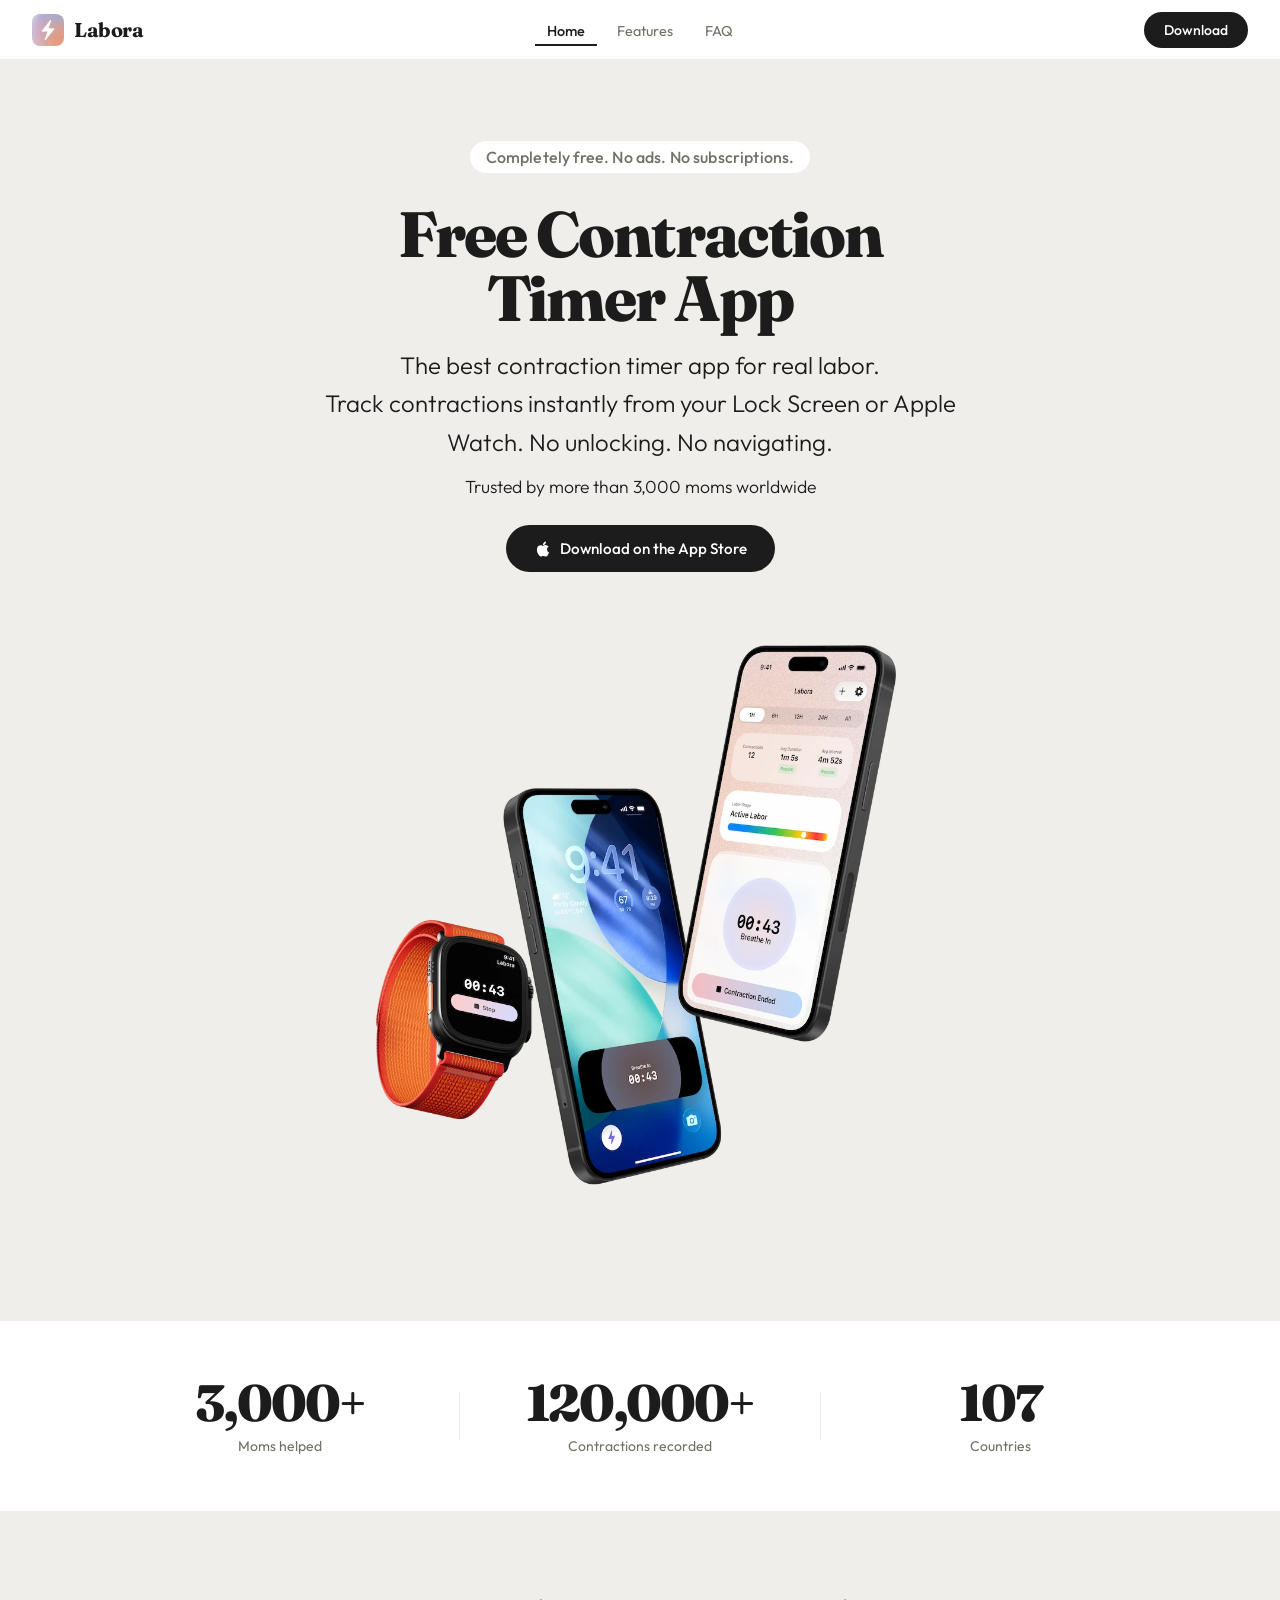
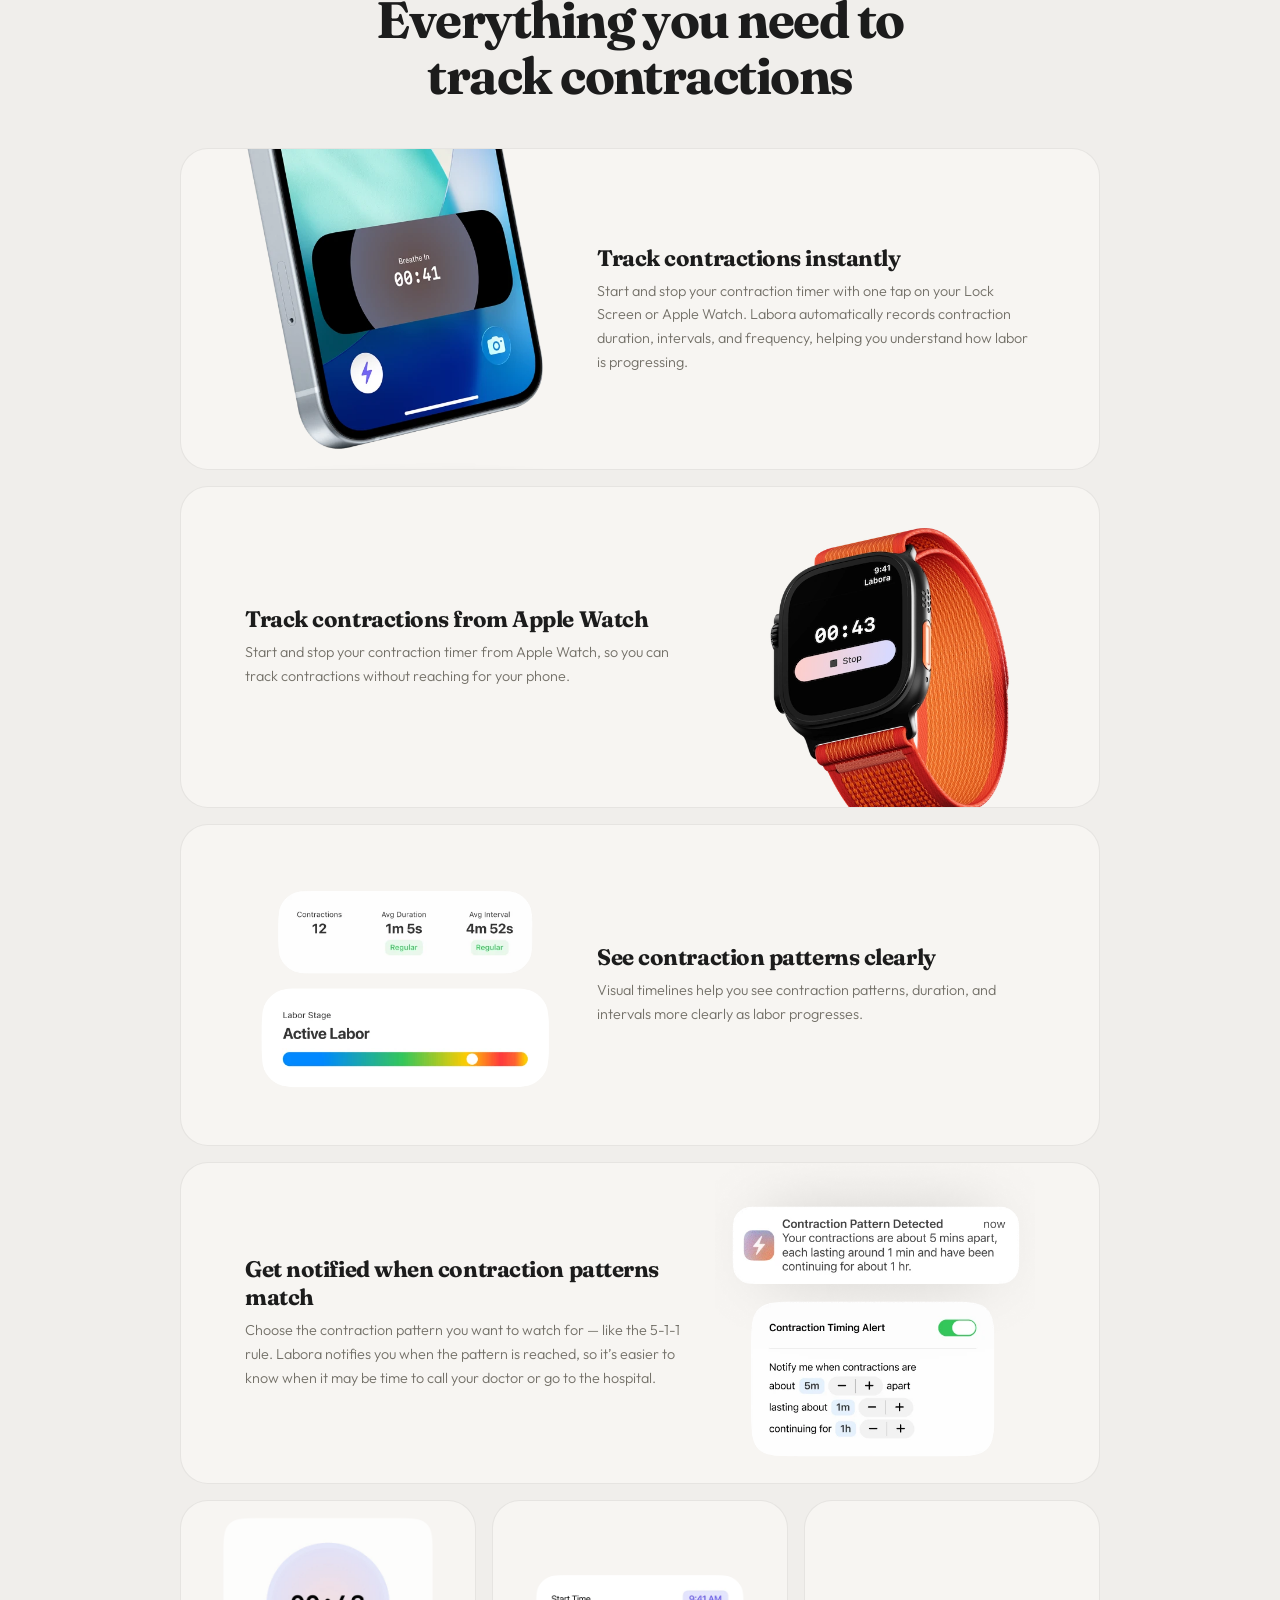
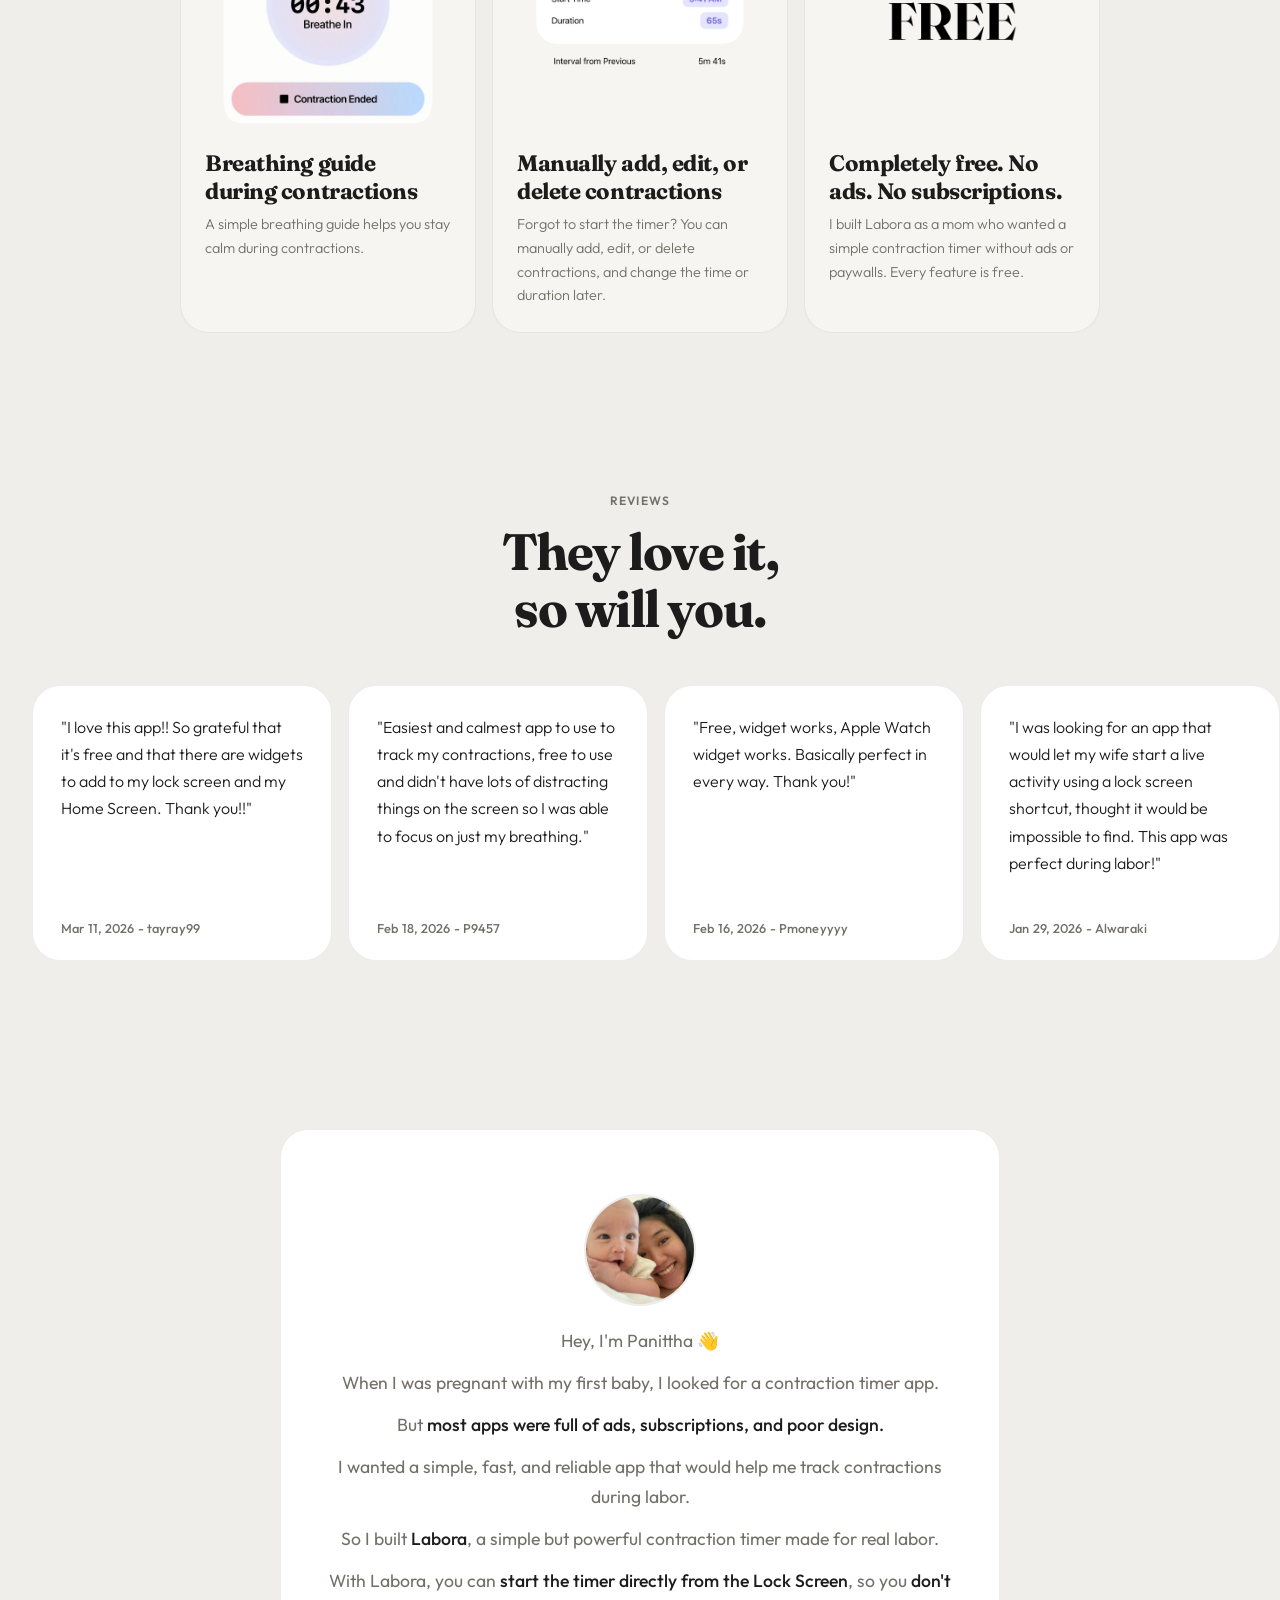
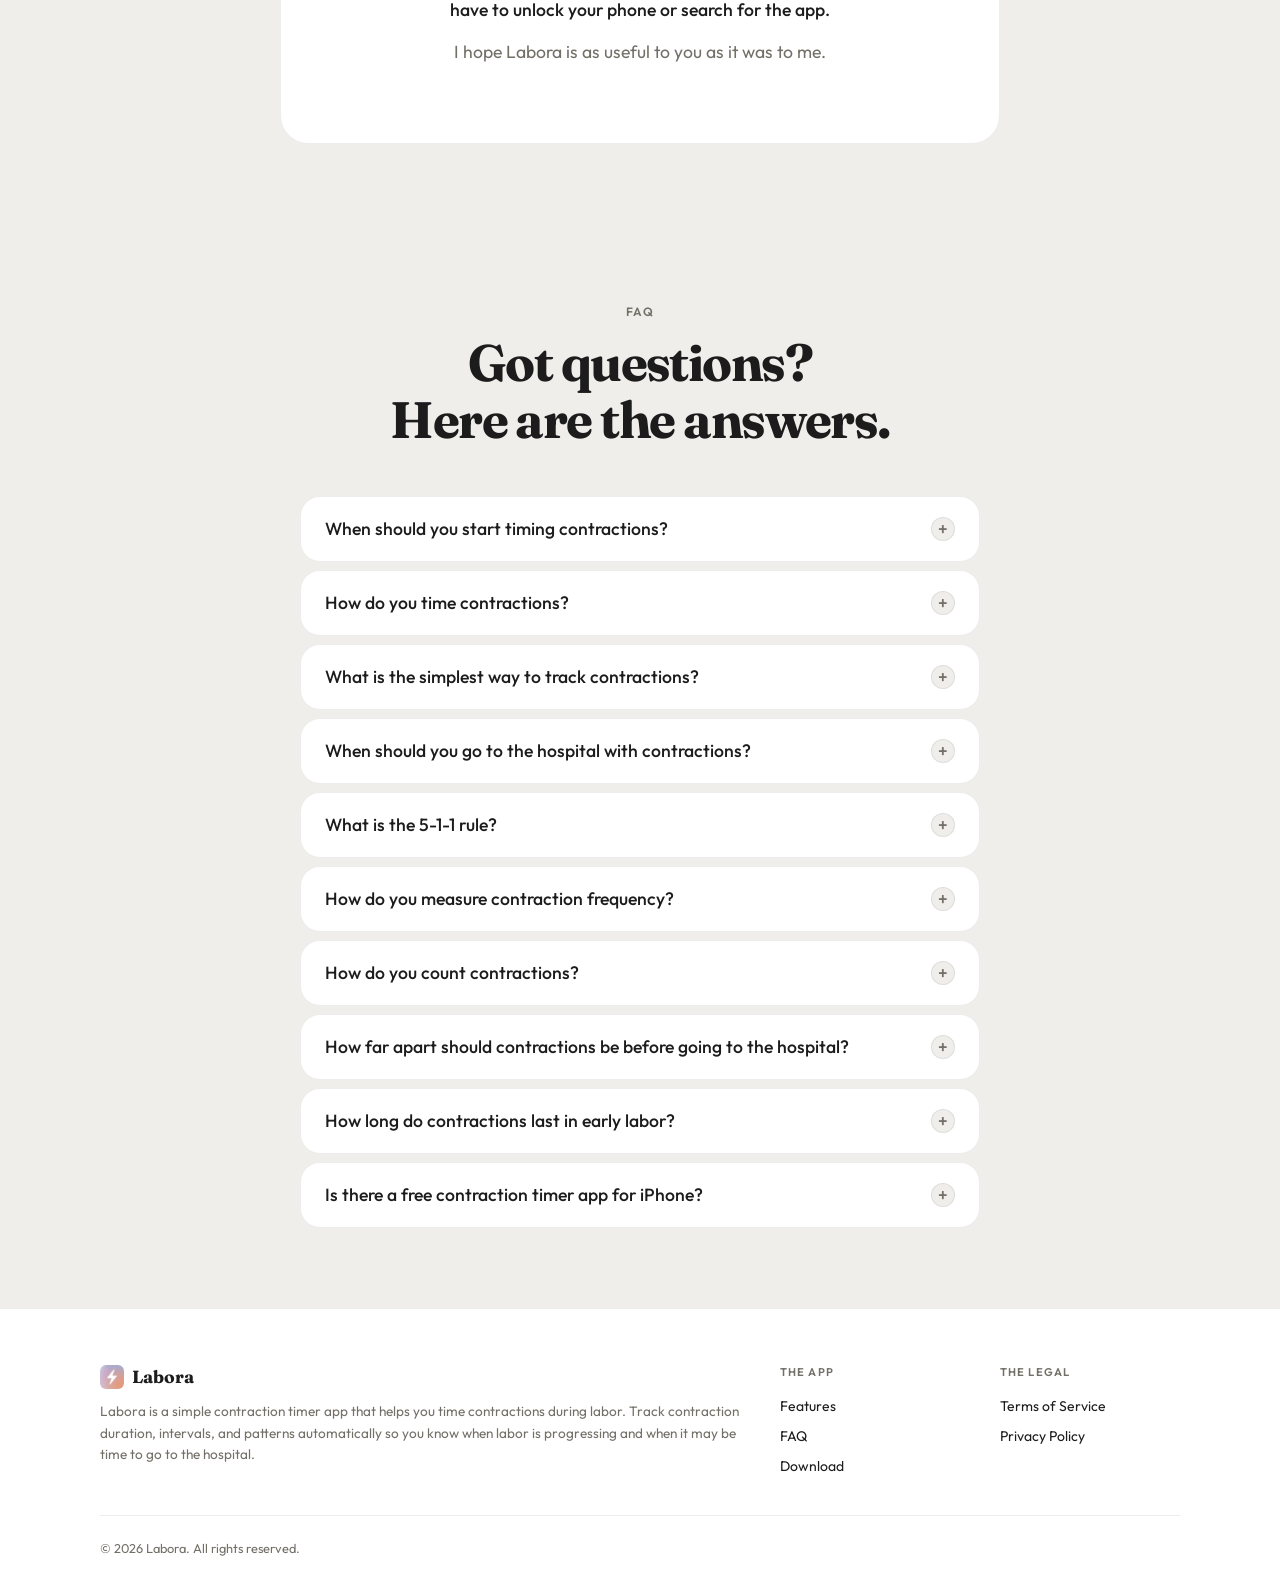
==== commit 5a37c0d3: "more SEO" ====
--- a/index.html
+++ b/index.html
@@ -3,8 +3,8 @@
 <head>
   <meta charset="UTF-8" />
   <meta name="viewport" content="width=device-width, initial-scale=1.0" />
-  <title>Labora — Contraction Timer</title>
-  <meta name="description" content="Track every contraction with confidence. Labora gives you real-time labor stage insights, a built-in breathing guide, and smart reminders — so you can focus on what matters most." />
+  <title>Free Contraction Timer App for iPhone & Apple Watch | Labora</title>
+  <meta name="description" content="Free contraction timer app for iPhone and Apple Watch. Track contraction duration, intervals, and patterns from your Lock Screen or wrist. Simple, fast, and made for real labor." />
 
   <!-- Canonical -->
   <link rel="canonical" href="https://getlabora.app/" />
@@ -12,19 +12,24 @@
   <!-- Open Graph -->
   <meta property="og:type" content="website" />
   <meta property="og:site_name" content="Labora" />
-  <meta property="og:title" content="Labora — Contraction Timer App for Moms" />
-  <meta property="og:description" content="Track every contraction with confidence. Real-time labor stage insights, breathing guide, and smart 5-1-1 alerts. Free for iPhone." />
+  <meta property="og:title" content="Free Contraction Timer App for iPhone & Apple Watch | Labora" />
+  <meta property="og:description" content="Free contraction timer app for iPhone and Apple Watch. Track contraction duration, intervals, and patterns from your Lock Screen or wrist. Simple, fast, and made for real labor." />
   <meta property="og:url" content="https://getlabora.app/" />
   <meta property="og:image" content="https://getlabora.app/assets/og-image.webp" />
   <meta property="og:image:width" content="1200" />
   <meta property="og:image:height" content="630" />
+  <meta property="og:image:alt" content="Labora contraction timer app showing contraction timing interface on iPhone" />
   <meta property="og:locale" content="en_US" />
 
   <!-- Twitter Card -->
   <meta name="twitter:card" content="summary_large_image" />
-  <meta name="twitter:title" content="Labora — Contraction Timer App for Moms" />
-  <meta name="twitter:description" content="Track every contraction with confidence. Real-time labor stage insights, breathing guide, and smart 5-1-1 alerts. Free for iPhone." />
+  <meta name="twitter:title" content="Free Contraction Timer App for iPhone & Apple Watch | Labora" />
+  <meta name="twitter:description" content="Free contraction timer app for iPhone and Apple Watch. Track contraction duration, intervals, and patterns from your Lock Screen or wrist. Simple, fast, and made for real labor." />
   <meta name="twitter:image" content="https://getlabora.app/assets/og-image.webp" />
+
+  <!-- App -->
+  <meta name="apple-itunes-app" content="app-id=6749383000" />
+  <meta name="author" content="Panittha" />
 
   <!-- Theme -->
   <meta name="theme-color" content="#F0EEEB" />
@@ -35,6 +40,7 @@
   <link rel="apple-touch-icon" href="assets/favicon/apple-touch-icon.webp" />
   <link rel="icon" type="image/webp" sizes="192x192" href="assets/favicon/android-chrome-192x192.webp" />
   <link rel="icon" type="image/webp" sizes="512x512" href="assets/favicon/android-chrome-512x512.webp" />
+  <link rel="preload" as="image" href="assets/Labora_hero.webp" />
   <link rel="preconnect" href="https://fonts.googleapis.com" />
   <link rel="preconnect" href="https://fonts.gstatic.com" crossorigin />
   <link rel="stylesheet" href="https://fonts.googleapis.com/css2?family=Fraunces:ital,opsz,wght@0,9..144,300..900;1,9..144,300..900&family=Outfit:wght@300;400;500;600&display=swap" />
@@ -42,26 +48,34 @@
 
   <!-- Structured Data -->
   <script type="application/ld+json">
-  {
-    "@context": "https://schema.org",
-    "@type": "SoftwareApplication",
-    "name": "Labora — Contraction Timer",
-    "description": "Track every contraction with confidence. Labora gives you real-time labor stage insights, a built-in breathing guide, and smart reminders so you can focus on what matters most.",
-    "applicationCategory": "HealthApplication",
-    "operatingSystem": "iOS",
-    "url": "https://getlabora.app/",
-    "offers": {
-      "@type": "Offer",
-      "price": "0",
-      "priceCurrency": "USD"
-    },
-    "publisher": {
-      "@type": "Organization",
-      "name": "Labora",
+    {
+      "@context": "https://schema.org",
+      "@type": "SoftwareApplication",
+      "name": "Contraction Timer: Labora",
+      "applicationCategory": "HealthApplication",
+      "operatingSystem": "iOS, watchOS",
+      "description": "Free contraction timer app for iPhone and Apple Watch. Track contraction duration, intervals, and patterns from your Lock Screen or wrist.",
       "url": "https://getlabora.app/",
-      "email": "support@laboraapp.com"
+      "downloadUrl": "https://apps.apple.com/app/id6749383000",
+      "image": "https://getlabora.app/assets/og-image.webp",
+      "offers": {
+        "@type": "Offer",
+        "price": "0",
+        "priceCurrency": "USD"
+      },
+      "aggregateRating": {
+        "@type": "AggregateRating",
+        "ratingValue": "5",
+        "ratingCount": "49",
+        "bestRating": "5",
+        "worstRating": "1"
+      },
+      "publisher": {
+        "@type": "Organization",
+        "name": "Labora",
+        "url": "https://getlabora.app/"
+      }
     }
-  }
   </script>
   <script type="application/ld+json">
   {
@@ -123,6 +137,30 @@
           "@type": "Answer",
           "text": "Each contraction is counted from the moment it begins until it ends. Recording each contraction helps you see how long they last and how close together they are. Watching these patterns can help you understand how labor may be progressing. A contraction timer app like Labora makes this easier by automatically recording each contraction and organizing the timing for you."
         }
+      },
+      {
+        "@type": "Question",
+        "name": "How far apart should contractions be before going to the hospital?",
+        "acceptedAnswer": {
+          "@type": "Answer",
+          "text": "A common guideline is the 5-1-1 rule: contractions about 5 minutes apart, lasting around 1 minute each, for at least 1 hour. However, every pregnancy is different, so always follow the specific guidance of your doctor or midwife. Labora tracks contraction intervals automatically so you can easily see when this pattern is reached."
+        }
+      },
+      {
+        "@type": "Question",
+        "name": "How long do contractions last in early labor?",
+        "acceptedAnswer": {
+          "@type": "Answer",
+          "text": "In early labor, contractions typically last between 30 and 45 seconds and occur every 5 to 20 minutes. As labor progresses into active labor, contractions usually become longer, stronger, and closer together. Tracking duration with a contraction timer helps you notice these changes over time."
+        }
+      },
+      {
+        "@type": "Question",
+        "name": "Is there a free contraction timer app for iPhone?",
+        "acceptedAnswer": {
+          "@type": "Answer",
+          "text": "Yes. Labora is a free contraction timer app for iPhone and Apple Watch. It helps you track contraction duration, intervals, and patterns without ads or subscriptions."
+        }
       }
     ]
   }
@@ -132,12 +170,12 @@
 
   <!-- ---- Nav ---- -->
   <nav class="nav">
-    <a href="index.html" class="nav-logo">
+    <a href="/" class="nav-logo">
       <img src="assets/logo.webp" alt="Labora logo" class="nav-logo-image" width="32" height="32" />
       Labora
     </a>
     <ul class="nav-links">
-      <li><a href="index.html" class="active">Home</a></li>
+      <li><a href="/" class="active">Home</a></li>
       <li><a href="#features">Features</a></li>
       <li><a href="#faq">FAQ</a></li>
     </ul>
@@ -152,11 +190,12 @@
       <span class="badge">Completely free. No ads. No subscriptions.</span>
     </div>
     <h1 class="hero-headline">
-      The Best Way to Time Contractions
+      Free Contraction Timer App
     </h1>
     <p class="hero-sub">
-      A simple contraction timer app designed for real labor.</br>
-      No unlocking. No navigating. No stress.
+      The best contraction timer app for real labor.<br />
+      Track contractions instantly from your Lock Screen or Apple Watch.
+      No unlocking. No navigating.
     </p>
     <p class="cta-desc">
       Trusted by more than 3,000 moms worldwide
@@ -167,7 +206,7 @@
       </svg>
       Download on the App Store
     </a>
-    <img src="assets/Labora_hero.webp" alt="Labora app preview" class="hero-image" loading="eager" decoding="async" />
+    <img src="assets/Labora_hero.webp" alt="Labora contraction timer app on iPhone showing contraction tracking interface" class="hero-image" loading="eager" decoding="async" />
   </section>
 
   <!-- ---- Stats ---- -->
@@ -192,15 +231,18 @@
 
   <!-- ---- Feature Cards ---- -->
   <section id="features" class="cards-grid">
-
-    <div class="card card-wide">
-      <div class="card-icon" aria-hidden="true">
-        <img src="assets/features/lockscreen.png" alt="" class="card-icon-image" width="280" height="280" loading="lazy" />
+    <div class="features-header">
+      <h2 class="section-title">Everything you need to<br>track contractions</h2>
+    </div>
+
+    <div class="card card-wide card-wide-image-left">
+      <div class="card-icon" aria-hidden="true">
+        <img src="assets/features/lockscreen.webp" alt="" class="card-icon-image" width="280" height="280" loading="lazy" />
       </div>
       <div class="card-copy">
-        <h3 class="card-title">Start timing instantly</h3>
+        <h3 class="card-title">Track contractions instantly</h3>
         <p class="card-desc">
-          One tap. No fumbling. Start and stop tracking directly from your lock screen. Stay focused on breathing, not your phone.
+          Start and stop your contraction timer with one tap on your Lock Screen or Apple Watch. Labora automatically records contraction duration, intervals, and frequency, helping you understand how labor is progressing.
         </p>
       </div>
     </div>
@@ -210,28 +252,43 @@
         <img src="assets/features/labora-watch-app.webp" alt="" class="card-icon-image" width="280" height="280" loading="lazy" />
       </div>
       <div class="card-copy">
-        <h3 class="card-title">Track from your wrist</h3>
+        <h3 class="card-title">Track contractions from Apple Watch</h3>
         <p class="card-desc">
-          Use Apple Watch to start and stop contractions.
+          Start and stop your contraction timer from Apple Watch, so you can track contractions without reaching for your phone.
         </p>
       </div>
     </div>
 
+    <div class="card card-wide card-wide-image-left">
+      <div class="card-icon" aria-hidden="true">
+        <img src="assets/features/labor-stage.webp" alt="" class="card-icon-image" width="240" height="240" loading="lazy" />
+      </div>
+      <div class="card-copy">
+        <h3 class="card-title">See contraction patterns clearly</h3>
+        <p class="card-desc">
+          Visual timelines help you see contraction patterns, duration, and intervals more clearly as labor progresses.
+        </p>
+      </div>
+    </div>
+
+    <div class="card card-wide card-wide-image-right">
+      <div class="card-icon" aria-hidden="true">
+        <img src="assets/features/notification.webp" alt="" class="card-icon-image" width="240" height="240" loading="lazy" />
+      </div>
+      <div class="card-copy">
+        <h3 class="card-title">Get notified when contraction patterns match</h3>
+        <p class="card-desc">
+          Choose the contraction pattern you want to watch for — like the 5-1-1 rule.
+          Labora notifies you when the pattern is reached, so it’s easier to know when it may be time to call your doctor or go to the hospital.
+        </p>
+      </div>
+    </div>
+
     <div class="card">
       <div class="card-icon" aria-hidden="true">
-        <img src="assets/features/labor-stage.png" alt="" class="card-icon-image" width="240" height="240" loading="lazy" />
-      </div>
-      <h3 class="card-title">See labor progress clearly</h3>
-      <p class="card-desc">
-        Visual timelines make it easy to understand how labor is progressing.
-      </p>
-    </div>
-
-    <div class="card">
-      <div class="card-icon" aria-hidden="true">
-        <img src="assets/features/breathing.png" alt="" class="card-icon-image" width="240" height="240" loading="lazy" />
-      </div>
-      <h3 class="card-title">Focus on breathing</h3>
+        <img src="assets/features/breathing.webp" alt="" class="card-icon-image" width="240" height="240" loading="lazy" />
+      </div>
+      <h3 class="card-title">Breathing guide during contractions</h3>
       <p class="card-desc">
         A simple breathing guide helps you stay calm during contractions.
       </p>
@@ -239,11 +296,21 @@
 
     <div class="card">
       <div class="card-icon" aria-hidden="true">
-        <img src="assets/features/notification.png" alt="" class="card-icon-image" width="240" height="240" loading="lazy" />
-      </div>
-      <h3 class="card-title">Notifications for contraction patterns</h3>
+        <img src="assets/features/edit-contraction.webp" alt="" class="card-icon-image" width="240" height="240" loading="lazy" />
+      </div>
+      <h3 class="card-title">Manually add, edit, or delete contractions</h3>
       <p class="card-desc">
-        Set the pattern you're watching for and Labora notifies you the moment you hit it.
+        Forgot to start the timer? You can manually add, edit, or delete contractions, and change the time or duration later.
+      </p>
+    </div>
+
+    <div class="card">
+      <div class="card-icon" aria-hidden="true">
+        <img src="assets/features/free-contraction-timer.webp" alt="" class="card-icon-image" width="240" height="240" loading="lazy" />
+      </div>
+      <h3 class="card-title">Completely free. No ads. No subscriptions.</h3>
+      <p class="card-desc">
+        I built Labora as a mom who wanted a simple contraction timer without ads or paywalls. Every feature is free.
       </p>
     </div>
   </section>
@@ -299,7 +366,7 @@
     <div class="quote-inner">
       <img
         src="assets/Labora_founder.webp"
-        alt="Labora founder"
+        alt="Panittha, founder of Labora"
         class="quote-founder-image"
         width="112"
         height="112"
@@ -309,7 +376,7 @@
         <p>Hey, I'm Panittha 👋</p>
         <p>When I was pregnant with my first baby, I looked for a contraction timer app.</p>
         <p>But <strong>most apps were full of ads, subscriptions, and poor design.</strong></p>
-        <p>During labor, the last thing you want is to struggle with your phone.</p>
+        <p>I wanted a simple, fast, and reliable app that would help me track contractions during labor.</p>
         <p>So I built <strong>Labora</strong>, a simple but powerful contraction timer made for real labor.</p>
         <p>With Labora, you can <strong>start the timer directly from the Lock Screen</strong>, so you <strong>don't have to unlock your phone or search for the app.</strong></p>
         <p>I hope Labora is as useful to you as it was to me.</p>
@@ -318,10 +385,10 @@
   </section>
 
   <!-- ---- FAQ ---- -->
-  <div id="faq" class="faq-section">
+  <section id="faq" class="faq-section">
     <div class="faq-header">
       <p class="section-label">FAQ</p>
-      <h2 class="section-title">Got questions?<br>Here's the answers.</h2>
+      <h2 class="section-title">Got questions?<br>Here are the answers.</h2>
     </div>
     <div class="faq-list">
 
@@ -418,8 +485,42 @@
         </div>
       </div>
 
-    </div>
-  </div>
+      <div class="faq-item">
+        <button class="faq-question" onclick="toggleFaq(this)" aria-expanded="false">
+          How far apart should contractions be before going to the hospital?
+          <span class="faq-icon" aria-hidden="true">+</span>
+        </button>
+        <div class="faq-answer">
+          A common guideline is the 5-1-1 rule: contractions about 5 minutes apart, lasting around 1 minute each, for at least 1 hour.
+          However, every pregnancy is different, so always follow the specific guidance of your doctor or midwife.
+          Labora tracks contraction intervals automatically so you can easily see when this pattern is reached.
+        </div>
+      </div>
+
+      <div class="faq-item">
+        <button class="faq-question" onclick="toggleFaq(this)" aria-expanded="false">
+          How long do contractions last in early labor?
+          <span class="faq-icon" aria-hidden="true">+</span>
+        </button>
+        <div class="faq-answer">
+          In early labor, contractions typically last between 30 and 45 seconds and occur every 5 to 20 minutes.
+          As labor progresses into active labor, contractions usually become longer, stronger, and closer together.
+          Tracking duration with a contraction timer helps you notice these changes over time.
+        </div>
+      </div>
+
+      <div class="faq-item">
+        <button class="faq-question" onclick="toggleFaq(this)" aria-expanded="false">
+          Is there a free contraction timer app for iPhone?
+          <span class="faq-icon" aria-hidden="true">+</span>
+        </button>
+        <div class="faq-answer">
+          Yes. Labora is a free contraction timer app for iPhone and Apple Watch. It helps you track contraction duration, intervals, and patterns without ads or subscriptions.
+        </div>
+      </div>
+
+    </div>
+  </section>
 
   </main>
 
--- a/styles.css
+++ b/styles.css
@@ -290,6 +290,12 @@
   margin-bottom: 12px;
 }
 
+.features-header {
+  grid-column: 1 / -1;
+  text-align: center;
+  margin-bottom: 16px;
+}
+
 .section-sub {
   font-size: 1rem;
   font-weight: 300;
@@ -311,7 +317,7 @@
 .card {
   background: var(--card-b);
   border-radius: var(--r-lg);
-  padding: 0 32px 32px;
+  padding: 0 24px 24px;
   height: 100%;
   border: 1px solid var(--border);
   display: flex;
@@ -321,76 +327,78 @@
 }
 .card:hover { box-shadow: var(--shadow); }
 
-.card-wide {
-  grid-column: 1 / -1;
-  padding: 0 64px;
-}
-
-.cards-grid > .card.card-wide:first-child {
-  display: grid;
-  grid-template-columns: minmax(220px, 320px) 1fr;
-  column-gap: 32px;
-  row-gap: 12px;
-  align-items: center;
-  padding: 0 64px;
-}
-
-.cards-grid > .card.card-wide:first-child .card-icon {
-  grid-column: 1;
-  grid-row: 1;
-  justify-content: flex-start;
-}
-
-.cards-grid > .card.card-wide:first-child .card-icon-image {
-  width: 320px;
-  height: 320px;
-  margin: 0;
-}
-
-.cards-grid > .card.card-wide:first-child .card-copy {
-  grid-column: 2;
-  display: flex;
-  flex-direction: column;
-  justify-content: center;
-  gap: 8px;
-}
-
-.cards-grid > .card.card-wide:first-child .card-copy .card-title,
-.cards-grid > .card.card-wide:first-child .card-copy .card-desc {
-  margin: 0;
-}
-
-.cards-grid > .card.card-wide.card-wide-image-right {
-  display: grid;
-  grid-template-columns: 1fr minmax(220px, 320px);
-  column-gap: 32px;
-  row-gap: 12px;
-  align-items: center;
-}
-
-.cards-grid > .card.card-wide.card-wide-image-right .card-copy {
-  grid-column: 1;
-  display: flex;
-  flex-direction: column;
-  justify-content: center;
-  gap: 8px;
-}
-
-.cards-grid > .card.card-wide.card-wide-image-right .card-icon {
-  grid-column: 2;
-  grid-row: 1;
-  justify-content: flex-end;
-}
-
-.cards-grid > .card.card-wide.card-wide-image-right .card-icon-image {
-  width: 320px;
-  height: 320px;
-  margin: 0;
-}
-
-.cards-grid > .card.card-wide.card-wide-image-right .card-copy .card-title,
-.cards-grid > .card.card-wide.card-wide-image-right .card-copy .card-desc {
-  margin: 0;
+@media (min-width: 861px) {
+  .card-wide {
+    grid-column: 1 / -1;
+    padding: 0 64px;
+  }
+
+  .cards-grid > .card.card-wide.card-wide-image-left {
+    display: grid;
+    grid-template-columns: minmax(220px, 320px) 1fr;
+    column-gap: 32px;
+    row-gap: 12px;
+    align-items: center;
+    padding: 0 64px;
+  }
+
+  .cards-grid > .card.card-wide.card-wide-image-left .card-icon {
+    grid-column: 1;
+    grid-row: 1;
+    justify-content: flex-start;
+  }
+
+  .cards-grid > .card.card-wide.card-wide-image-left .card-icon-image {
+    width: 320px;
+    height: 320px;
+    margin: 0;
+  }
+
+  .cards-grid > .card.card-wide.card-wide-image-left .card-copy {
+    grid-column: 2;
+    display: flex;
+    flex-direction: column;
+    justify-content: center;
+    gap: 8px;
+  }
+
+  .cards-grid > .card.card-wide.card-wide-image-left .card-copy .card-title,
+  .cards-grid > .card.card-wide.card-wide-image-left .card-copy .card-desc {
+    margin: 0;
+  }
+
+  .cards-grid > .card.card-wide.card-wide-image-right {
+    display: grid;
+    grid-template-columns: 1fr minmax(220px, 320px);
+    column-gap: 32px;
+    row-gap: 12px;
+    align-items: center;
+  }
+
+  .cards-grid > .card.card-wide.card-wide-image-right .card-copy {
+    grid-column: 1;
+    display: flex;
+    flex-direction: column;
+    justify-content: center;
+    gap: 8px;
+  }
+
+  .cards-grid > .card.card-wide.card-wide-image-right .card-icon {
+    grid-column: 2;
+    grid-row: 1;
+    justify-content: flex-end;
+  }
+
+  .cards-grid > .card.card-wide.card-wide-image-right .card-icon-image {
+    width: 320px;
+    height: 320px;
+    margin: 0;
+  }
+
+  .cards-grid > .card.card-wide.card-wide-image-right .card-copy .card-title,
+  .cards-grid > .card.card-wide.card-wide-image-right .card-copy .card-desc {
+    margin: 0;
+  }
 }
 
 .card-icon {
@@ -893,52 +901,17 @@
   .nav { padding: 0 20px; }
   .nav-links { display: none; }
 
-  .hero { padding: 56px 20px 48px; }
-  .cards-grid { grid-template-columns: 1fr; padding: 0 20px 56px; }
-  .cards-grid > .card.card-wide:first-child {
-    display: flex;
-    grid-template-columns: none;
-    column-gap: 0;
-    row-gap: 0;
-    padding-top: 0;
-  }
-  .cards-grid > .card.card-wide:first-child .card-icon {
-    grid-column: auto;
-    grid-row: auto;
-    justify-content: center;
-  }
-  .cards-grid > .card.card-wide:first-child .card-icon-image {
-    width: 240px;
-    height: 240px;
-    margin: 0 auto;
-  }
-  .cards-grid > .card.card-wide:first-child .card-copy {
-    grid-column: auto;
-  }
-  .cards-grid > .card.card-wide.card-wide-image-right {
-    display: flex;
-    grid-template-columns: none;
-    column-gap: 0;
-    row-gap: 0;
-    padding-top: 0;
-  }
-  .cards-grid > .card.card-wide.card-wide-image-right .card-icon {
-    grid-column: auto;
-    grid-row: auto;
-    justify-content: center;
-  }
-  .cards-grid > .card.card-wide.card-wide-image-right .card-icon-image {
-    width: 240px;
-    height: 240px;
-    margin: 0 auto;
-  }
-  .cards-grid > .card.card-wide.card-wide-image-right .card-copy {
-    grid-column: auto;
-  }
+  .hero { padding: 56px 20px; }
+  .hero-sub { 
+    font-size: 1.1rem; 
+    max-width: 320px;
+  }
+  .cards-grid { grid-template-columns: 1fr; padding: 56px 20px; }
   .feature-pills { padding: 0 20px 48px; }
 
   .section { padding: 56px 20px; }
   .quote-section { padding: 56px 20px; }
+  .quote-inner { padding: 32px 24px; }
   .faq-section { padding: 56px 20px; }
 
   .cta-panels {
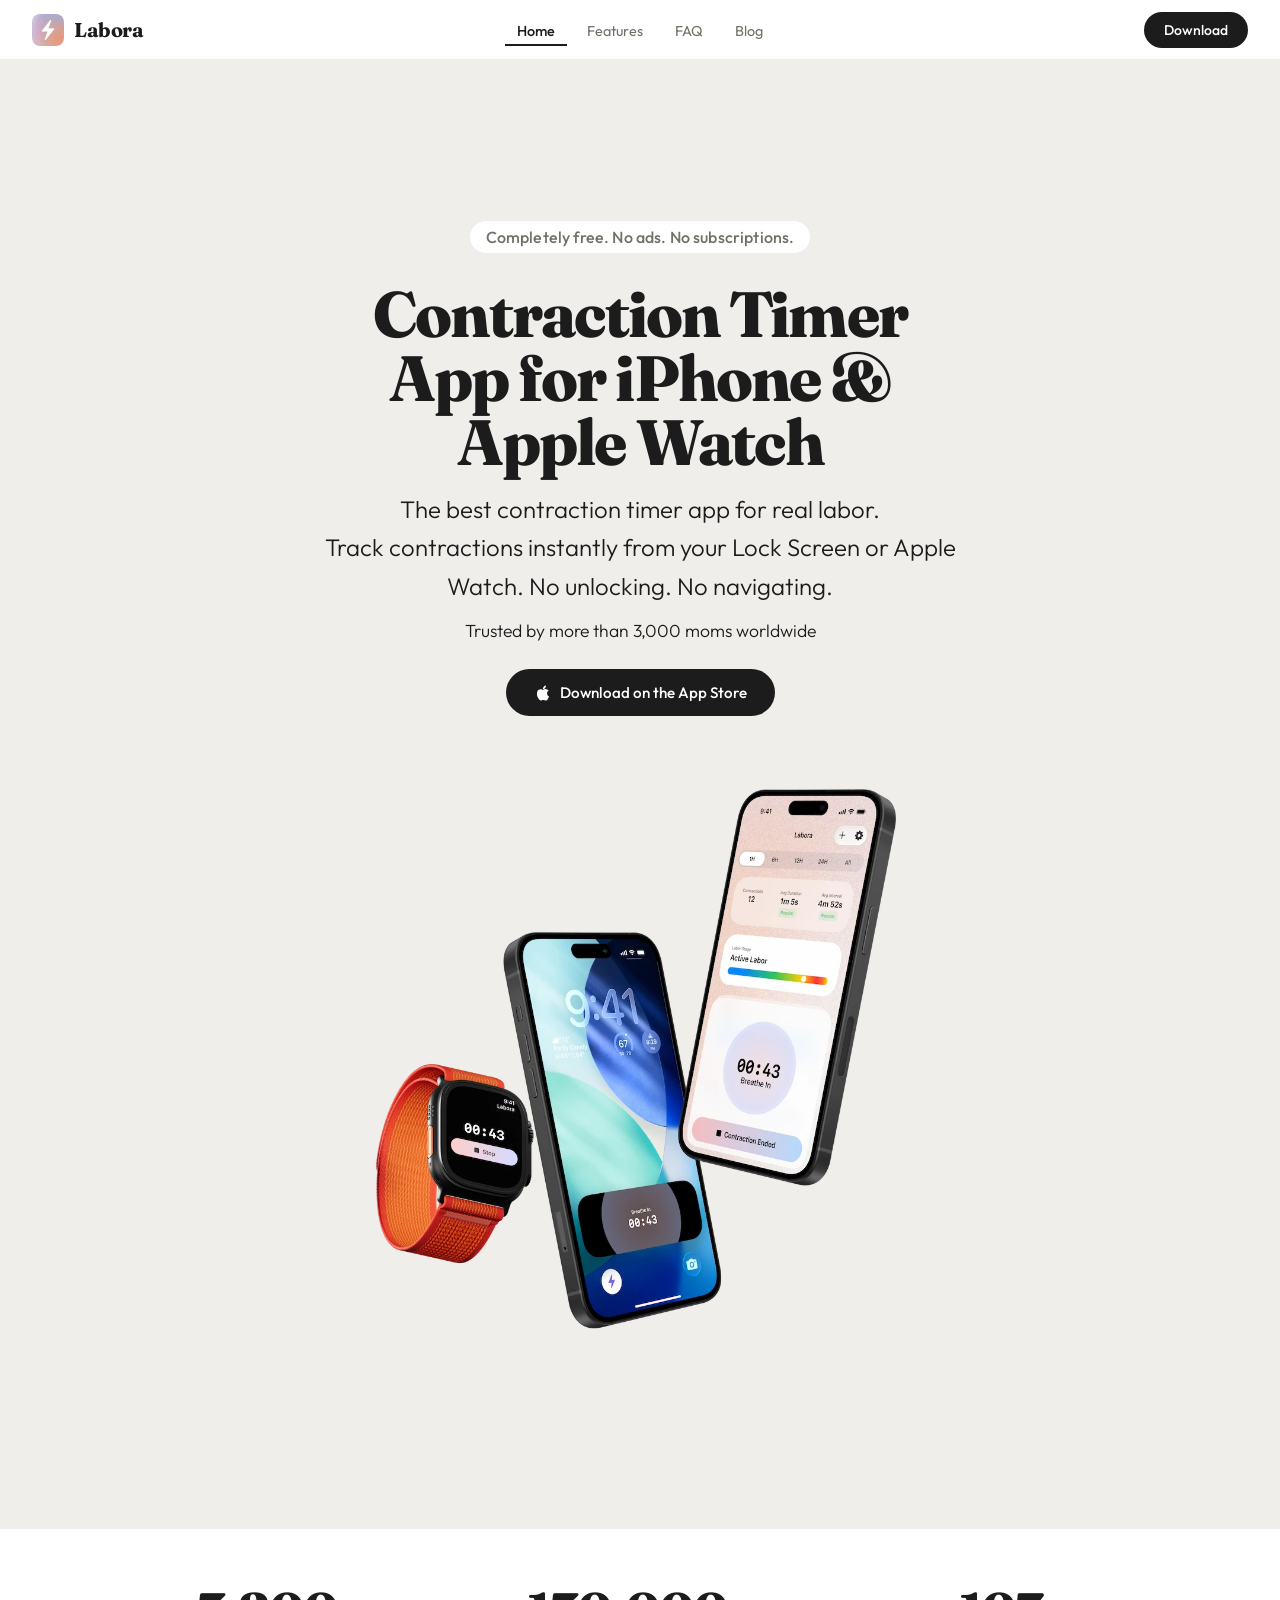
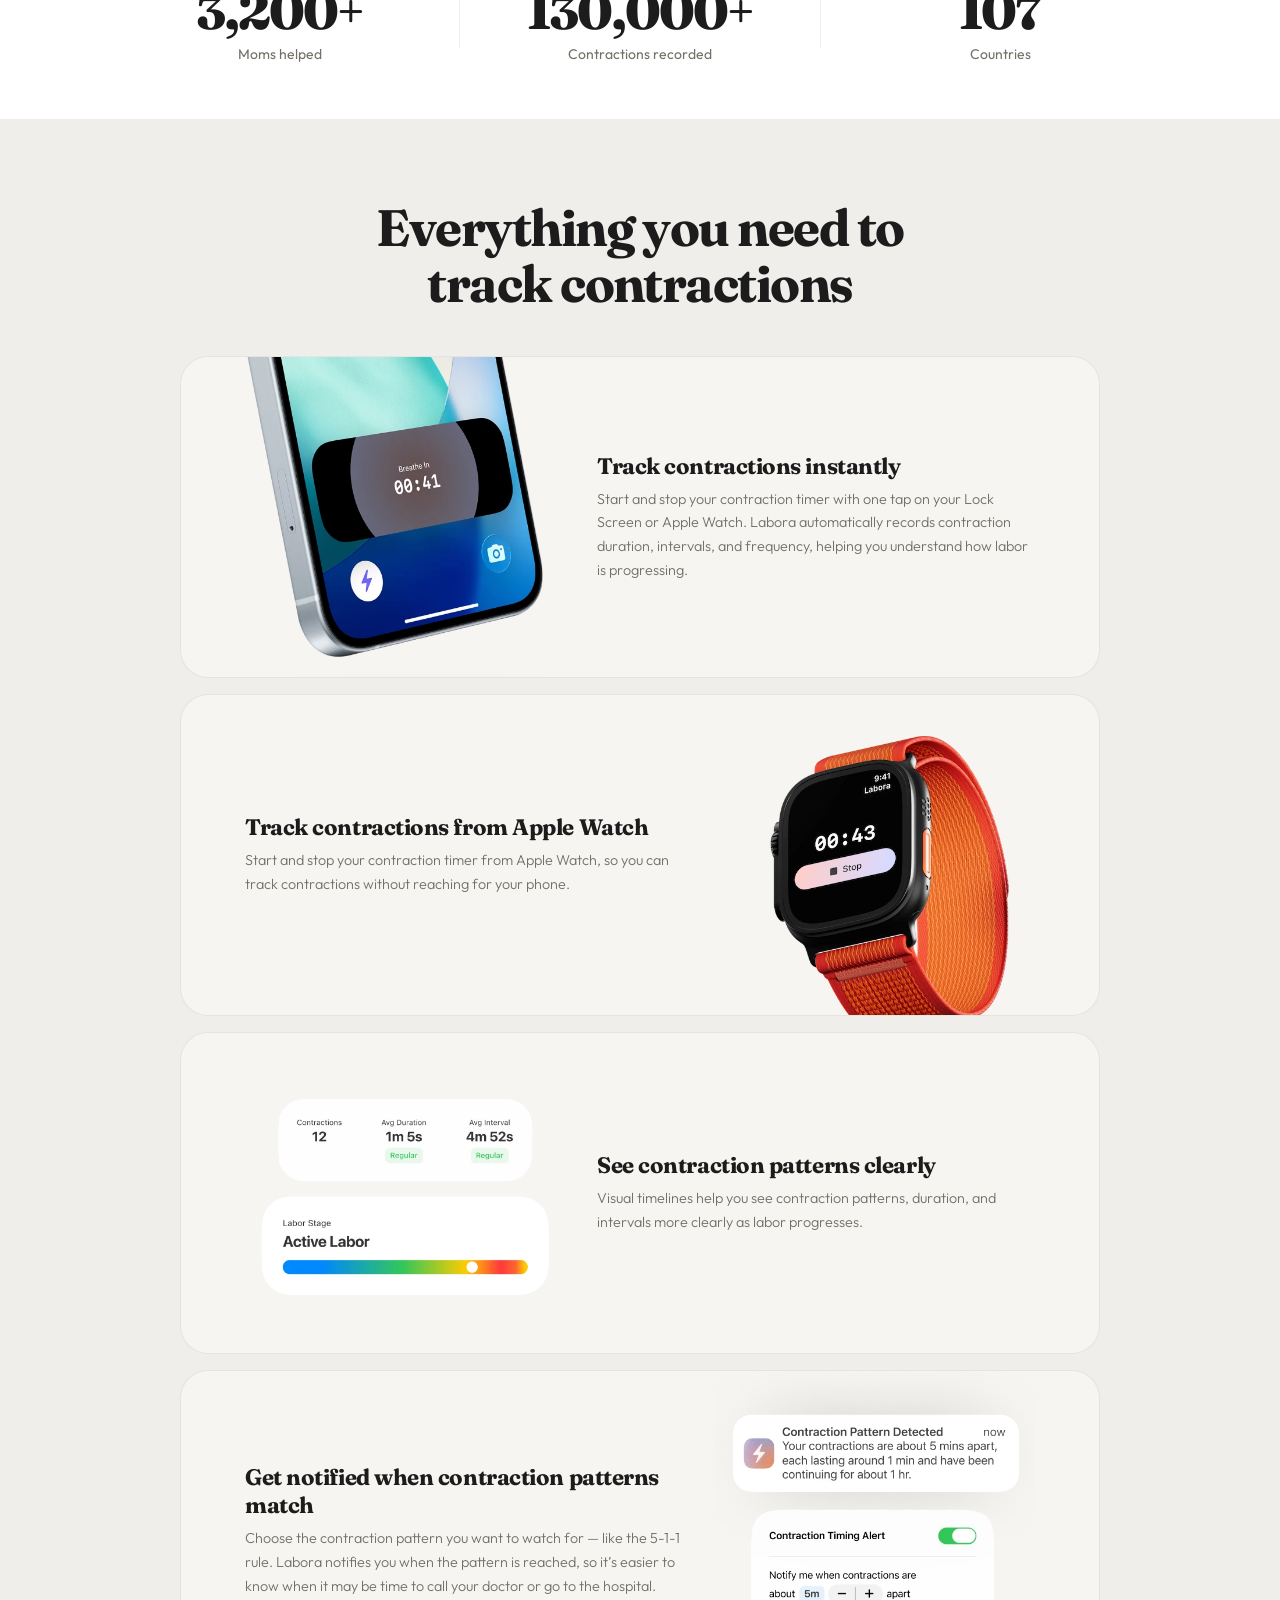
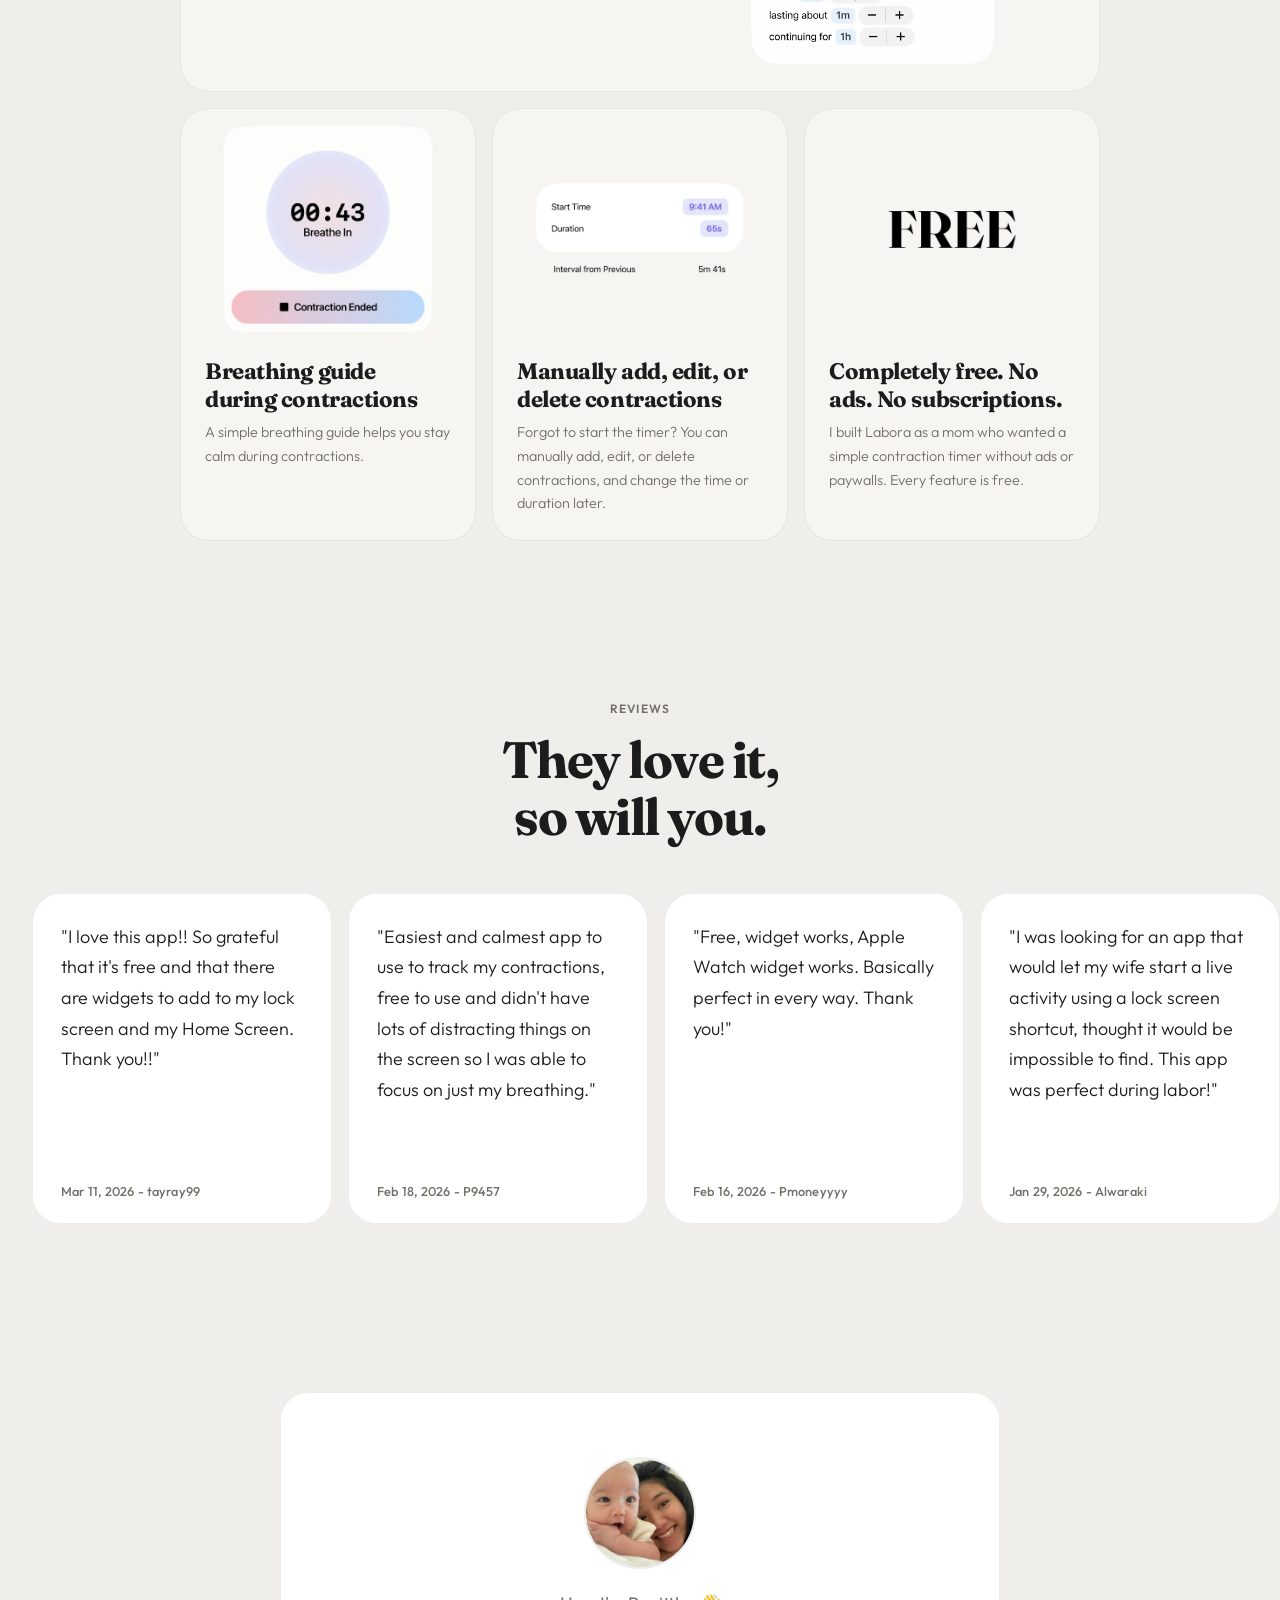
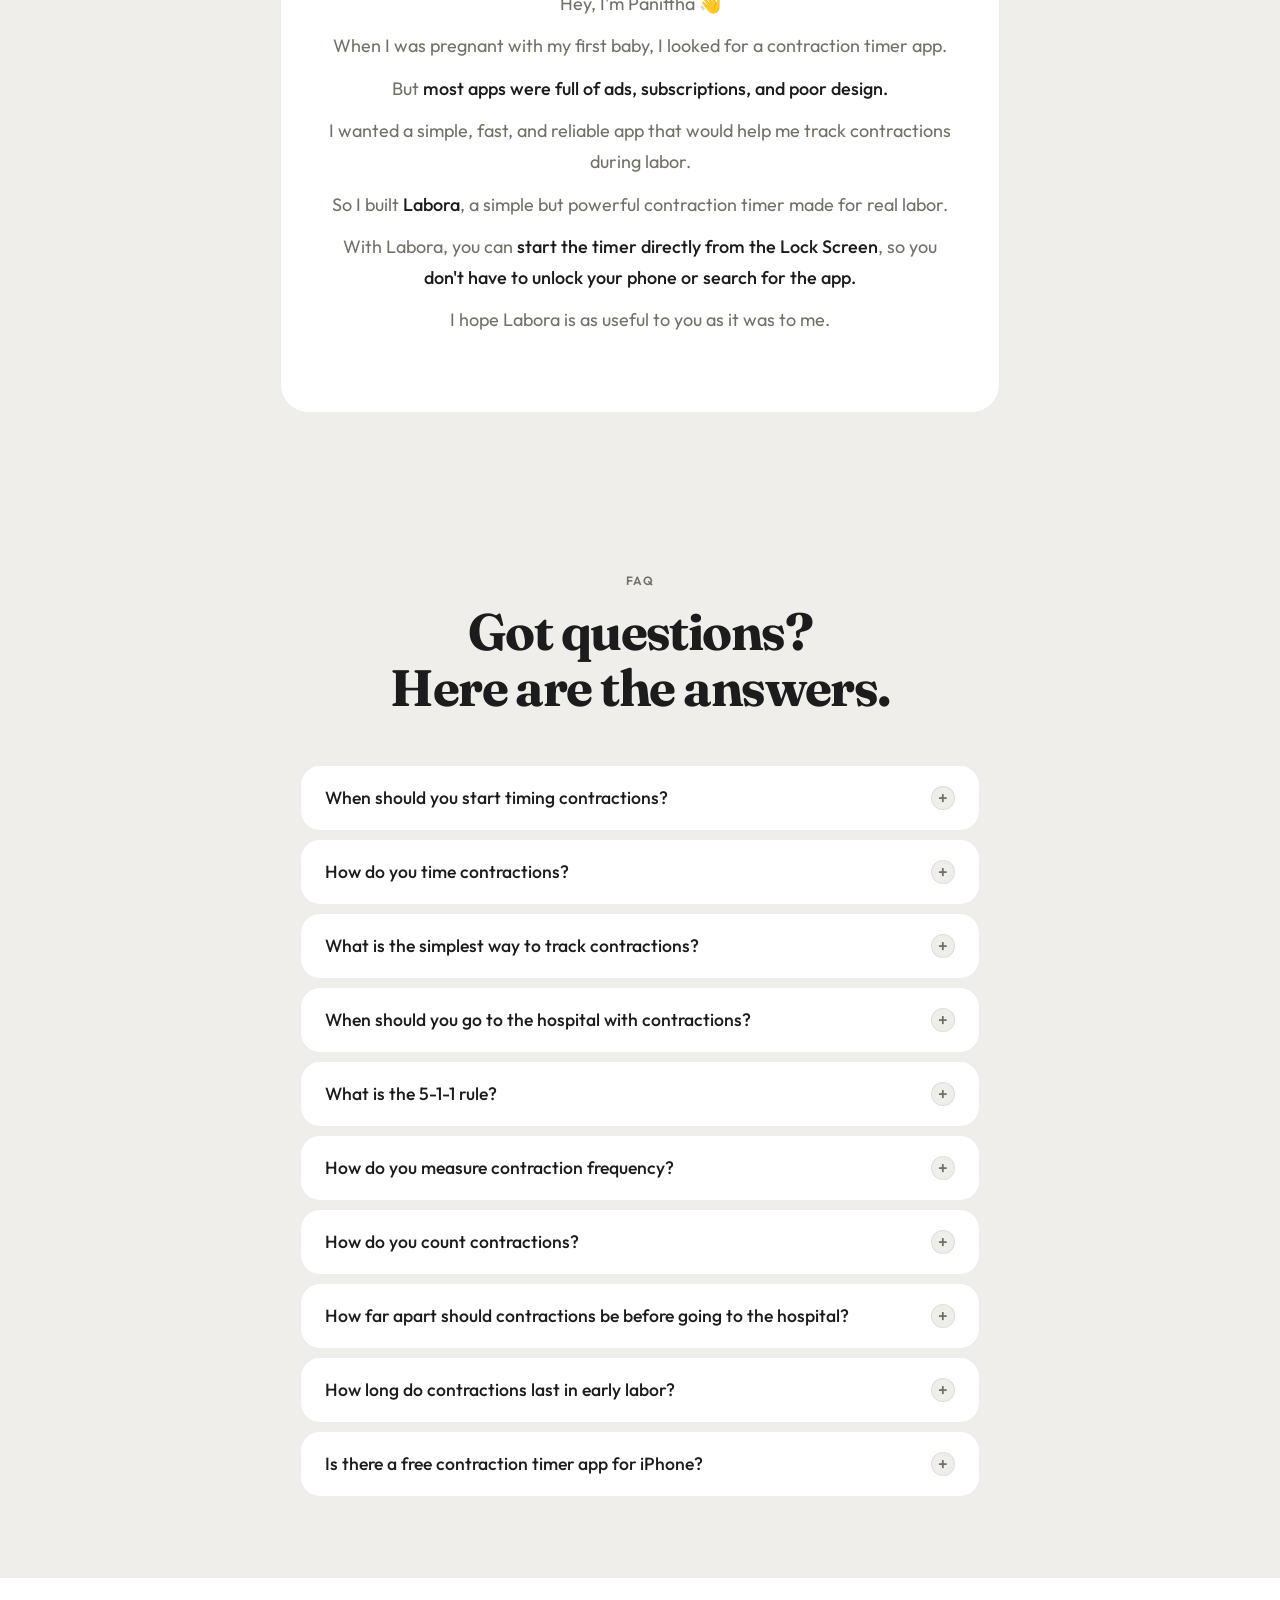
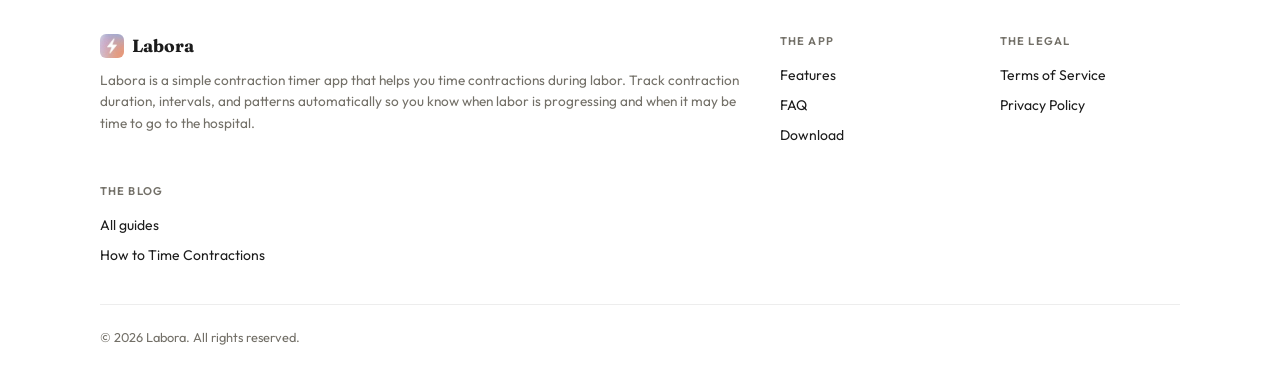
==== commit 5dba3cf8: "Add blog article, hub page, and site-wide improvements - Add /blog/how-to-time-contractions article " ====
--- a/index.html
+++ b/index.html
@@ -3,8 +3,8 @@
 <head>
   <meta charset="UTF-8" />
   <meta name="viewport" content="width=device-width, initial-scale=1.0" />
-  <title>Free Contraction Timer App for iPhone & Apple Watch | Labora</title>
-  <meta name="description" content="Free contraction timer app for iPhone and Apple Watch. Track contraction duration, intervals, and patterns from your Lock Screen or wrist. Simple, fast, and made for real labor." />
+  <title>Contraction Timer App – Track Labor Contractions Free | Labora</title>
+  <meta name="description" content="Free contraction timer app for iPhone &amp; Apple Watch. Track contraction duration, intervals, and patterns from your Lock Screen or wrist. Simple, fast, and made for real labor." />
 
   <!-- Canonical -->
   <link rel="canonical" href="https://getlabora.app/" />
@@ -12,8 +12,8 @@
   <!-- Open Graph -->
   <meta property="og:type" content="website" />
   <meta property="og:site_name" content="Labora" />
-  <meta property="og:title" content="Free Contraction Timer App for iPhone & Apple Watch | Labora" />
-  <meta property="og:description" content="Free contraction timer app for iPhone and Apple Watch. Track contraction duration, intervals, and patterns from your Lock Screen or wrist. Simple, fast, and made for real labor." />
+  <meta property="og:title" content="Contraction Timer App – Track Labor Contractions Free | Labora" />
+  <meta property="og:description" content="Free contraction timer app for iPhone &amp; Apple Watch. Track contraction duration, intervals, and patterns from your Lock Screen or wrist. Simple, fast, and made for real labor." />
   <meta property="og:url" content="https://getlabora.app/" />
   <meta property="og:image" content="https://getlabora.app/assets/og-image.webp" />
   <meta property="og:image:width" content="1200" />
@@ -23,13 +23,13 @@
 
   <!-- Twitter Card -->
   <meta name="twitter:card" content="summary_large_image" />
-  <meta name="twitter:title" content="Free Contraction Timer App for iPhone & Apple Watch | Labora" />
-  <meta name="twitter:description" content="Free contraction timer app for iPhone and Apple Watch. Track contraction duration, intervals, and patterns from your Lock Screen or wrist. Simple, fast, and made for real labor." />
+  <meta name="twitter:title" content="Contraction Timer App – Track Labor Contractions Free | Labora" />
+  <meta name="twitter:description" content="Free contraction timer app for iPhone &amp; Apple Watch. Track contraction duration, intervals, and patterns from your Lock Screen or wrist. Simple, fast, and made for real labor." />
   <meta name="twitter:image" content="https://getlabora.app/assets/og-image.webp" />
 
   <!-- App -->
   <meta name="apple-itunes-app" content="app-id=6749383000" />
-  <meta name="author" content="Panittha" />
+  <meta name="author" content="Panittha Suwannajang" />
 
   <!-- Theme -->
   <meta name="theme-color" content="#F0EEEB" />
@@ -46,13 +46,22 @@
   <link rel="stylesheet" href="https://fonts.googleapis.com/css2?family=Fraunces:ital,opsz,wght@0,9..144,300..900;1,9..144,300..900&family=Outfit:wght@300;400;500;600&display=swap" />
   <link rel="stylesheet" href="styles.css" />
 
+  <!-- Google tag (gtag.js) -->
+  <script async src="https://www.googletagmanager.com/gtag/js?id=G-EDX6JZ0TX5"></script>
+  <script>
+    window.dataLayer = window.dataLayer || [];
+    function gtag(){dataLayer.push(arguments);}
+    gtag('js', new Date());
+    gtag('config', 'G-EDX6JZ0TX5');
+  </script>
+
   <!-- Structured Data -->
   <script type="application/ld+json">
     {
       "@context": "https://schema.org",
       "@type": "SoftwareApplication",
       "name": "Contraction Timer: Labora",
-      "applicationCategory": "HealthApplication",
+      "applicationCategory": "MedicalApplication",
       "operatingSystem": "iOS, watchOS",
       "description": "Free contraction timer app for iPhone and Apple Watch. Track contraction duration, intervals, and patterns from your Lock Screen or wrist.",
       "url": "https://getlabora.app/",
@@ -66,15 +75,86 @@
       "aggregateRating": {
         "@type": "AggregateRating",
         "ratingValue": "5",
-        "ratingCount": "49",
+        "ratingCount": "67",
         "bestRating": "5",
         "worstRating": "1"
       },
+      "review": [
+        {
+          "@type": "Review",
+          "author": {
+            "@type": "Person",
+            "name": "tayray99"
+          },
+          "datePublished": "2026-03-11",
+          "reviewBody": "I love this app!! So grateful that it's free and that there are widgets to add to my lock screen and my Home Screen. Thank you!!",
+          "reviewRating": {
+            "@type": "Rating",
+            "ratingValue": "5",
+            "bestRating": "5",
+            "worstRating": "1"
+          }
+        },
+        {
+          "@type": "Review",
+          "author": {
+            "@type": "Person",
+            "name": "P9457"
+          },
+          "datePublished": "2026-02-18",
+          "reviewBody": "Easiest and calmest app to use to track my contractions, free to use and didn't have lots of distracting things on the screen so I was able to focus on just my breathing.",
+          "reviewRating": {
+            "@type": "Rating",
+            "ratingValue": "5",
+            "bestRating": "5",
+            "worstRating": "1"
+          }
+        },
+        {
+          "@type": "Review",
+          "author": {
+            "@type": "Person",
+            "name": "Pmoneyyyy"
+          },
+          "datePublished": "2026-02-16",
+          "reviewBody": "Free, widget works, Apple Watch widget works. Basically perfect in every way. Thank you!",
+          "reviewRating": {
+            "@type": "Rating",
+            "ratingValue": "5",
+            "bestRating": "5",
+            "worstRating": "1"
+          }
+        },
+        {
+          "@type": "Review",
+          "author": {
+            "@type": "Person",
+            "name": "Alwaraki"
+          },
+          "datePublished": "2026-01-29",
+          "reviewBody": "This app was perfect during labor! I was looking for an app that would let my wife start a live activity using a lock screen shortcut, thought it would be impossible to find.",
+          "reviewRating": {
+            "@type": "Rating",
+            "ratingValue": "5",
+            "bestRating": "5",
+            "worstRating": "1"
+          }
+        }
+      ],
       "publisher": {
         "@type": "Organization",
         "name": "Labora",
         "url": "https://getlabora.app/"
-      }
+      },
+      "author": {
+        "@type": "Person",
+        "name": "Panittha Suwannajang"
+      },
+      "creator": {
+        "@type": "Person",
+        "name": "Panittha Suwannajang"
+      },
+      "inLanguage": ["en", "fr", "de", "es", "it", "pt", "id", "th"]
     }
   </script>
   <script type="application/ld+json">
@@ -169,7 +249,7 @@
 <body>
 
   <!-- ---- Nav ---- -->
-  <nav class="nav">
+  <nav class="nav" aria-label="Primary">
     <a href="/" class="nav-logo">
       <img src="assets/logo.webp" alt="Labora logo" class="nav-logo-image" width="32" height="32" />
       Labora
@@ -178,11 +258,12 @@
       <li><a href="/" class="active">Home</a></li>
       <li><a href="#features">Features</a></li>
       <li><a href="#faq">FAQ</a></li>
+      <li><a href="blog/">Blog</a></li>
     </ul>
-    <a href="https://apps.apple.com/app/id6749383000?ct=LP" class="nav-cta">Download</a>
+    <a href="https://apps.apple.com/app/id6749383000?ct=LP" class="nav-cta" onclick="gtag('event', 'click_app_store', { location: 'nav' })">Download</a>
   </nav>
 
-  <main>
+  <main aria-label="Main content">
 
   <!-- ---- Hero ---- -->
   <section class="hero">
@@ -190,7 +271,7 @@
       <span class="badge">Completely free. No ads. No subscriptions.</span>
     </div>
     <h1 class="hero-headline">
-      Free Contraction Timer App
+      Contraction Timer App for iPhone & Apple Watch
     </h1>
     <p class="hero-sub">
       The best contraction timer app for real labor.<br />
@@ -200,25 +281,25 @@
     <p class="cta-desc">
       Trusted by more than 3,000 moms worldwide
     </p>
-    <a href="https://apps.apple.com/app/id6749383000?ct=LP" class="btn-dark" id="download">
+    <a href="https://apps.apple.com/app/id6749383000?ct=LP" class="btn-dark" id="download" onclick="gtag('event', 'click_app_store', { location: 'hero' })">
       <svg width="18" height="18" viewBox="0 0 24 24" fill="currentColor" aria-hidden="true">
         <path d="M18.71 19.5c-.83 1.24-1.71 2.45-3.05 2.47-1.34.03-1.77-.79-3.29-.79-1.53 0-2 .77-3.27.82-1.31.05-2.3-1.32-3.14-2.53C4.25 17 2.94 12.45 4.7 9.39c.87-1.52 2.43-2.48 4.12-2.51 1.28-.02 2.5.87 3.29.87.78 0 2.26-1.07 3.8-.91.65.03 2.47.26 3.64 1.98-.09.06-2.17 1.28-2.15 3.81.03 3.02 2.65 4.03 2.68 4.04-.03.07-.42 1.44-1.38 2.83M13 3.5c.73-.83 1.94-1.46 2.94-1.5.13 1.17-.34 2.35-1.04 3.19-.69.85-1.83 1.51-2.95 1.42-.15-1.15.41-2.35 1.05-3.11z"/>
       </svg>
       Download on the App Store
     </a>
-    <img src="assets/Labora_hero.webp" alt="Labora contraction timer app on iPhone showing contraction tracking interface" class="hero-image" loading="eager" decoding="async" />
+    <img src="assets/Labora_hero.webp" alt="Labora contraction timer app on iPhone showing contraction tracking interface" class="hero-image" loading="eager" decoding="async" fetchpriority="high" width="480" height="480" />
   </section>
 
   <!-- ---- Stats ---- -->
   <section class="stats-section" aria-label="Labora by the numbers">
     <div class="stats-inner">
       <div class="stat-item">
-        <p class="stat-value">3,000+</p>
+        <p class="stat-value">3,200+</p>
         <p class="stat-label">Moms helped</p>
       </div>
       <div class="stat-divider" aria-hidden="true"></div>
       <div class="stat-item">
-        <p class="stat-value">120,000+</p>
+        <p class="stat-value">130,000+</p>
         <p class="stat-label">Contractions recorded</p>
       </div>
       <div class="stat-divider" aria-hidden="true"></div>
@@ -237,7 +318,7 @@
 
     <div class="card card-wide card-wide-image-left">
       <div class="card-icon" aria-hidden="true">
-        <img src="assets/features/lockscreen.webp" alt="" class="card-icon-image" width="280" height="280" loading="lazy" />
+        <img src="assets/features/lockscreen.webp" alt="Labora lock screen contraction timer controls" class="card-icon-image" width="280" height="280" loading="lazy" />
       </div>
       <div class="card-copy">
         <h3 class="card-title">Track contractions instantly</h3>
@@ -249,7 +330,7 @@
 
     <div class="card card-wide card-wide-image-right">
       <div class="card-icon" aria-hidden="true">
-        <img src="assets/features/labora-watch-app.webp" alt="" class="card-icon-image" width="280" height="280" loading="lazy" />
+        <img src="assets/features/labora-watch-app.webp" alt="Labora Apple Watch contraction timer interface" class="card-icon-image" width="280" height="280" loading="lazy" />
       </div>
       <div class="card-copy">
         <h3 class="card-title">Track contractions from Apple Watch</h3>
@@ -261,7 +342,7 @@
 
     <div class="card card-wide card-wide-image-left">
       <div class="card-icon" aria-hidden="true">
-        <img src="assets/features/labor-stage.webp" alt="" class="card-icon-image" width="240" height="240" loading="lazy" />
+        <img src="assets/features/labor-stage.webp" alt="Contraction timeline showing labor pattern trends" class="card-icon-image" width="240" height="240" loading="lazy" />
       </div>
       <div class="card-copy">
         <h3 class="card-title">See contraction patterns clearly</h3>
@@ -273,7 +354,7 @@
 
     <div class="card card-wide card-wide-image-right">
       <div class="card-icon" aria-hidden="true">
-        <img src="assets/features/notification.webp" alt="" class="card-icon-image" width="240" height="240" loading="lazy" />
+        <img src="assets/features/notification.webp" alt="Notification alert for matched contraction pattern" class="card-icon-image" width="240" height="240" loading="lazy" />
       </div>
       <div class="card-copy">
         <h3 class="card-title">Get notified when contraction patterns match</h3>
@@ -286,7 +367,7 @@
 
     <div class="card">
       <div class="card-icon" aria-hidden="true">
-        <img src="assets/features/breathing.webp" alt="" class="card-icon-image" width="240" height="240" loading="lazy" />
+        <img src="assets/features/breathing.webp" alt="Breathing guide screen for contraction support" class="card-icon-image" width="240" height="240" loading="lazy" />
       </div>
       <h3 class="card-title">Breathing guide during contractions</h3>
       <p class="card-desc">
@@ -296,7 +377,7 @@
 
     <div class="card">
       <div class="card-icon" aria-hidden="true">
-        <img src="assets/features/edit-contraction.webp" alt="" class="card-icon-image" width="240" height="240" loading="lazy" />
+        <img src="assets/features/edit-contraction.webp" alt="Edit screen for adding and updating contractions" class="card-icon-image" width="240" height="240" loading="lazy" />
       </div>
       <h3 class="card-title">Manually add, edit, or delete contractions</h3>
       <p class="card-desc">
@@ -306,7 +387,7 @@
 
     <div class="card">
       <div class="card-icon" aria-hidden="true">
-        <img src="assets/features/free-contraction-timer.webp" alt="" class="card-icon-image" width="240" height="240" loading="lazy" />
+        <img src="assets/features/free-contraction-timer.webp" alt="Labora free contraction timer app without ads" class="card-icon-image" width="240" height="240" loading="lazy" />
       </div>
       <h3 class="card-title">Completely free. No ads. No subscriptions.</h3>
       <p class="card-desc">
@@ -419,6 +500,7 @@
           A contraction timer app like Labora makes this simple.
           Just start the timer when a contraction begins and stop it when it ends.
           The app automatically records the duration and interval between contractions and helps you see patterns as labor progresses.
+          <a href="blog/how-to-time-contractions/">Read our full step-by-step guide →</a>
         </div>
       </div>
 
@@ -492,8 +574,9 @@
         </button>
         <div class="faq-answer">
           A common guideline is the 5-1-1 rule: contractions about 5 minutes apart, lasting around 1 minute each, for at least 1 hour.
-          However, every pregnancy is different, so always follow the specific guidance of your doctor or midwife.
-          Labora tracks contraction intervals automatically so you can easily see when this pattern is reached.
+          However, every pregnancy is different — your provider may give you a different threshold based on your situation and how far you live from the hospital. Always follow their specific guidance.
+          Labora lets you set your own rule so the alert fires exactly when your provider says.
+          <a href="blog/how-to-time-contractions/">Learn more about the 5-1-1 rule and when it applies →</a>
         </div>
       </div>
 
@@ -525,7 +608,7 @@
   </main>
 
   <!-- ---- Footer ---- -->
-  <footer class="footer">
+  <footer class="footer" aria-label="Site footer">
     <div class="footer-inner">
       <div>
         <div class="footer-brand">
@@ -539,7 +622,7 @@
         <ul class="footer-links">
           <li><a href="#features">Features</a></li>
           <li><a href="#faq">FAQ</a></li>
-          <li><a href="https://apps.apple.com/app/id6749383000?ct=LP">Download</a></li>
+          <li><a href="https://apps.apple.com/app/id6749383000?ct=LP" onclick="gtag('event', 'click_app_store', { location: 'footer' })">Download</a></li>
         </ul>
       </div>
       <div>
@@ -549,29 +632,20 @@
           <li><a href="privacy.html">Privacy Policy</a></li>
         </ul>
       </div>
+      <div>
+        <div class="footer-col-label">The Blog</div>
+        <ul class="footer-links">
+          <li><a href="blog/">All guides</a></li>
+          <li><a href="blog/how-to-time-contractions/">How to Time Contractions</a></li>
+        </ul>
+      </div>
     </div>
     <div class="footer-bottom">
       © 2026 Labora. All rights reserved.
     </div>
   </footer>
 
-  <script>
-    function toggleFaq(btn) {
-      const item = btn.closest('.faq-item');
-      const icon = btn.querySelector('.faq-icon');
-      const isOpen = item.classList.contains('open');
-      document.querySelectorAll('.faq-item.open').forEach(el => {
-        el.classList.remove('open');
-        el.querySelector('.faq-icon').textContent = '+';
-        el.querySelector('.faq-question').setAttribute('aria-expanded', 'false');
-      });
-      if (!isOpen) {
-        item.classList.add('open');
-        icon.textContent = '×';
-        btn.setAttribute('aria-expanded', 'true');
-      }
-    }
-  </script>
+  <script src="assets/faq.js"></script>
 
 </body>
 </html>
--- a/styles.css
+++ b/styles.css
@@ -38,6 +38,7 @@
   -webkit-font-smoothing: antialiased;
   overflow-x: hidden;
 }
+p { font-size: 1.125rem; }
 img { display: block; max-width: 100%; }
 a { text-decoration: none; color: inherit; }
 
@@ -142,7 +143,7 @@
 
 /* ---- Hero ---- */
 .hero {
-  padding: 80px px 64px;
+  padding: 80px 32px 64px;
   text-align: center;
   max-width: var(--max-w);
   margin: 80px auto;
@@ -207,6 +208,7 @@
 .hero-image {
   display: block;
   width: min(100%, 640px);
+  height: auto;
   margin: 28px auto 0;
 }
 
@@ -572,7 +574,6 @@
 }
 
 .quote-story p {
-  font-size: 1.1rem;
   color: var(--mid);
   line-height: 1.7;
   margin-bottom: 12px;
@@ -865,7 +866,6 @@
 .inner-content h2:first-child { margin-top: 0; }
 
 .inner-content p {
-  font-size: 0.95rem;
   font-weight: 300;
   color: var(--mid);
   line-height: 1.8;
@@ -894,6 +894,183 @@
 .inner-content strong {
   font-weight: 500;
   color: var(--dark);
+}
+
+/* ---- Blog: Ordered List ---- */
+.inner-content-ol {
+  margin: 0 0 20px 20px;
+  counter-reset: none;
+}
+
+.inner-content-ol li {
+  font-size: 0.95rem;
+  font-weight: 300;
+  color: var(--mid);
+  line-height: 1.8;
+  margin-bottom: 10px;
+  padding-left: 6px;
+}
+
+.inner-content-ol li strong {
+  font-weight: 500;
+  color: var(--dark);
+}
+
+/* ---- Blog: Table ---- */
+.inner-content-table {
+  width: 100%;
+  border-collapse: collapse;
+  margin: 0 0 24px;
+  font-size: 0.875rem;
+}
+
+.inner-content-table th {
+  text-align: left;
+  font-family: var(--font-body);
+  font-weight: 600;
+  font-size: 0.8rem;
+  text-transform: uppercase;
+  letter-spacing: 0.05em;
+  color: var(--mid);
+  padding: 10px 12px;
+  border-bottom: 2px solid var(--light);
+}
+
+.inner-content-table td {
+  color: var(--dark);
+  font-weight: 300;
+  padding: 10px 12px;
+  border-bottom: 1px solid var(--border);
+  vertical-align: top;
+  line-height: 1.6;
+}
+
+.inner-content-table tbody tr:last-child td {
+  border-bottom: none;
+}
+
+/* ---- Blog: Screenshot ---- */
+.blog-screenshot {
+  margin: 32px 0;
+  border-radius: var(--r-md);
+  overflow: hidden;
+  border: 1px solid var(--border);
+}
+
+.blog-screenshot img {
+  width: 100%;
+  display: block;
+}
+
+/* ---- Blog: CTA box ---- */
+.blog-cta {
+  background: var(--dark);
+  border-radius: var(--r-md);
+  padding: 32px;
+  margin: 48px 0 32px;
+  display: flex;
+  flex-direction: column;
+  align-items: flex-start;
+  gap: 20px;
+}
+
+.blog-cta .blog-cta-text {
+  font-weight: 400;
+  color: var(--white);
+  line-height: 1.7;
+  margin: 0;
+}
+
+.blog-cta-btn {
+  display: inline-flex;
+  align-items: center;
+  gap: 8px;
+  background: var(--white);
+  color: var(--dark);
+  font-family: var(--font-body);
+  font-size: 0.875rem;
+  font-weight: 600;
+  padding: 12px 20px;
+  border-radius: var(--r-full);
+  transition: opacity 0.15s;
+  border: none;
+  cursor: pointer;
+  text-decoration: none;
+}
+
+.blog-cta-btn:hover { opacity: 0.88; }
+
+/* ---- Blog: FAQ ---- */
+/* ---- Blog Hub ---- */
+.blog-hub {
+  max-width: 860px;
+  margin: 0 auto;
+  padding: 56px 32px 100px;
+  display: grid;
+  grid-template-columns: repeat(auto-fill, minmax(340px, 1fr));
+  gap: 24px;
+  align-items: start;
+}
+
+.blog-card {
+  display: flex;
+  flex-direction: column;
+  gap: 12px;
+  background: var(--white);
+  border: 1px solid var(--border);
+  border-radius: var(--r-lg);
+  padding: 28px 32px;
+  transition: box-shadow 0.15s;
+  color: inherit;
+}
+
+.blog-card:hover {
+  box-shadow: var(--shadow);
+}
+
+.blog-card-meta {
+  display: flex;
+  align-items: center;
+  gap: 12px;
+}
+
+.blog-card-tag {
+  font-size: 0.75rem;
+  font-weight: 600;
+  text-transform: uppercase;
+  letter-spacing: 0.06em;
+  color: var(--rose);
+}
+
+.blog-card-date {
+  font-size: 0.8rem;
+  font-weight: 300;
+  color: var(--mid);
+}
+
+.blog-card-title {
+  font-family: var(--font-display);
+  font-size: 1.4rem;
+  font-weight: 700;
+  font-optical-sizing: auto;
+  letter-spacing: -0.02em;
+  color: var(--dark);
+  line-height: 1.2;
+}
+
+.blog-card-excerpt {
+  font-size: 0.9rem;
+  font-weight: 300;
+  color: var(--mid);
+  line-height: 1.7;
+  margin: 0;
+}
+
+.blog-card-read {
+  font-size: 0.875rem;
+  font-weight: 500;
+  color: var(--dark);
+  margin-top: 4px;
 }
 
 /* ---- Responsive ---- */
